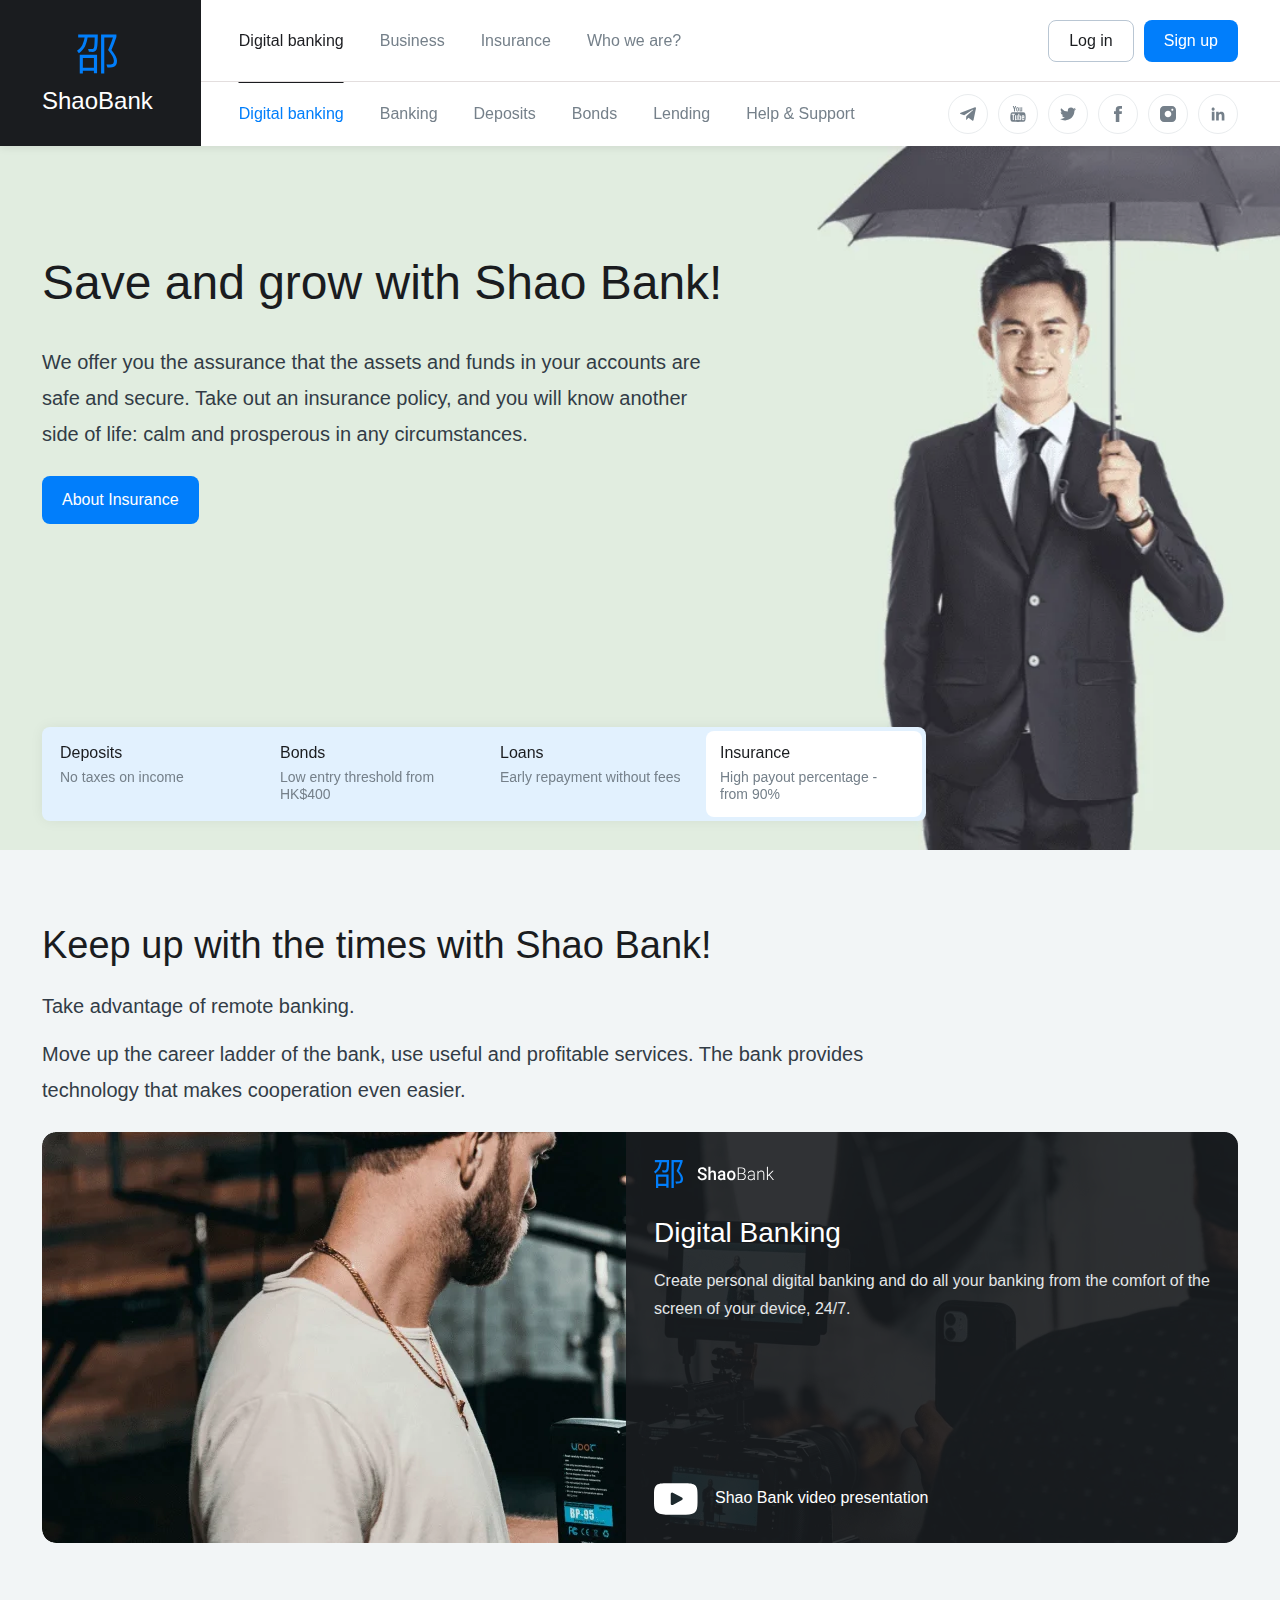
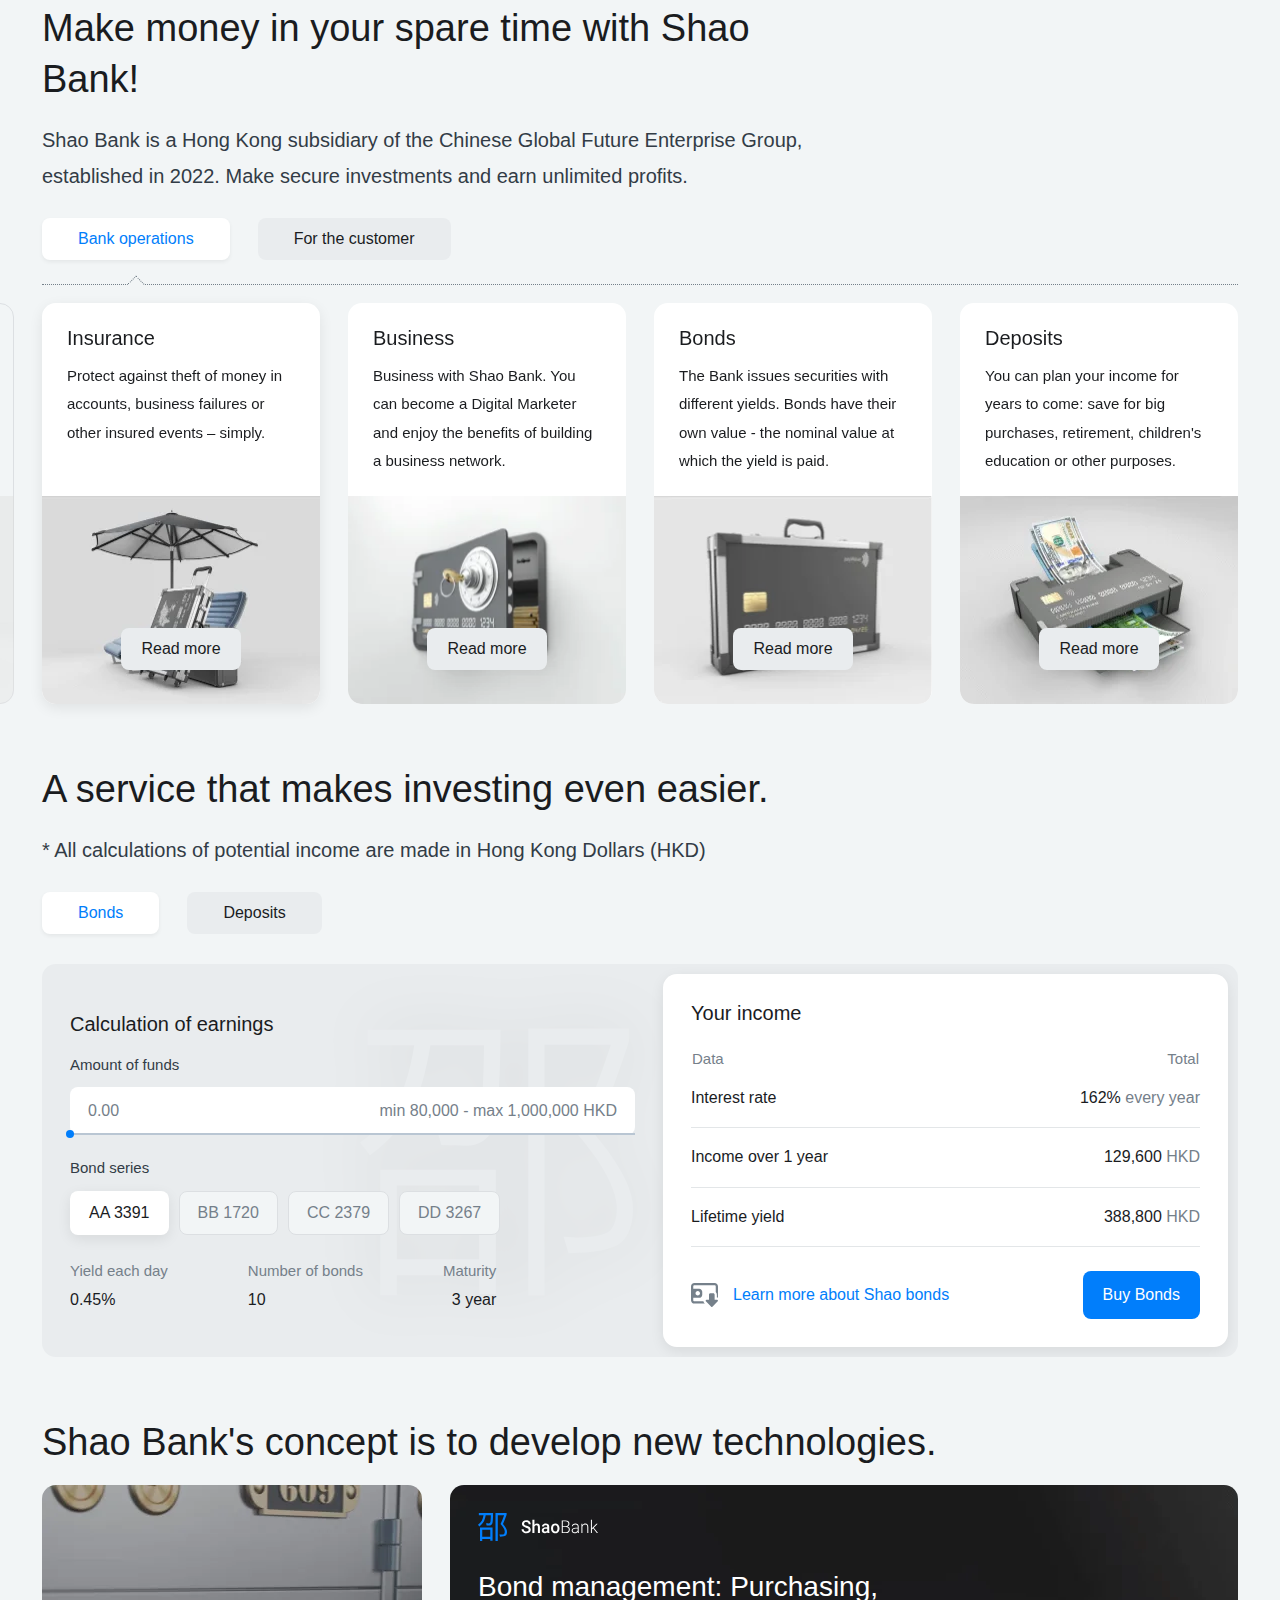
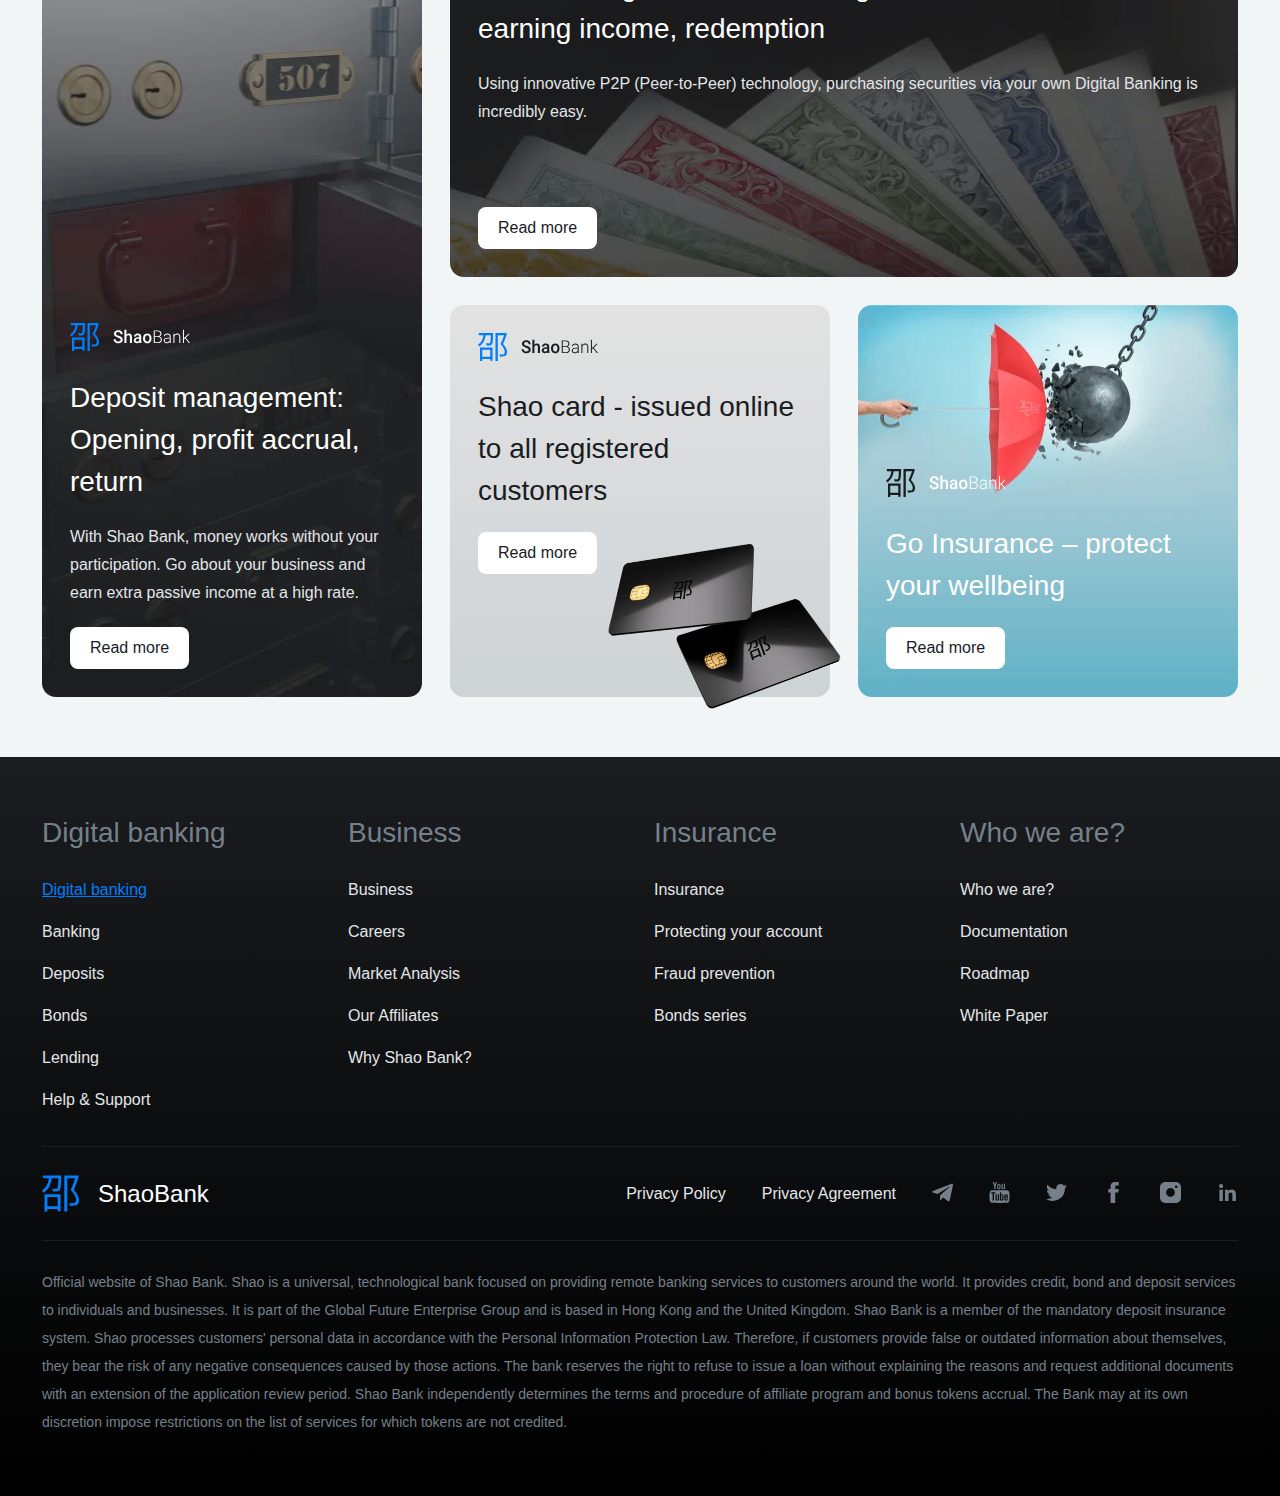
==== index.html @ 0be9a8cc "a" ====
<!DOCTYPE html>
<html lang="en" style="--vh: 9.55px">
  <div
    id="in-page-channel-node-id"
    data-channel-name="in_page_channel_RY9_oM"
  ></div>
  <head>
    <meta charset="utf-8" />
    <base href="/" />
    <meta content="width=device-width, initial-scale=1" name="viewport" />
    <meta content="ie=edge" http-equiv="x-ua-compatible" />
    <title>Digital banking - ShaoBank</title>
    <meta name="title" content="Shao Bank - the way to success!" />
    <meta
      name="description"
      content="Save your savings and get guaranteed returns. Make a deposit within 5 minutes and receive a fixed income every month. Your account is protected by the deposit insurance system in Hong Kong."
    />
    <meta property="og:type" content="website" />
    <meta property="og:title" content="Shao Bank - the way to success!" />
    <meta
      property="og:description"
      content="Save your savings and get guaranteed returns. Make a deposit within 5 minutes and receive a fixed income every month. Your account is protected by the deposit insurance system in Hong Kong."
    />
    <meta property="og:site_name" content="Shao Bank" />
    <meta property="og:url" content="https://shaobank.com" />
    <meta property="og:image:width" content="1200" />
    <meta property="og:image:height" content="630" />
    <meta name="twitter:card" content="summary_large_image" />
    <meta property="og:image" content="/assets/img/preview.png" />
    <link rel="image_src" href="/assets/img/preview.png" />
    <meta name="twitter:image" content="/assets/img/preview.png" />
    <link
      rel="icon"
      type="image/x-icon"
      href="/assets/img/favicon/favicon.ico"
    />
    <link
      rel="apple-touch-icon"
      sizes="180x180"
      href="/assets/img/favicon/apple-touch-icon.png"
    />
    <link
      rel="icon"
      type="image/png"
      sizes="32x32"
      href="/assets/img/favicon/favicon-32x32.png"
    />
    <link
      rel="icon"
      type="image/png"
      sizes="16x16"
      href="/assets/img/favicon/favicon-16x16.png"
    />
    <link rel="manifest" href="/assets/img/favicon/site.webmanifest" />
    <link
      rel="mask-icon"
      href="/assets/img/favicon/safari-pinned-tab.svg"
      color="#5bbad5"
    />
    <meta name="msapplication-TileColor" content="#017efb" />
    <meta name="theme-color" content="#ffffff" />
    <style>
      :root {
        --animate-duration: 1s;
        --animate-delay: 1s;
        --animate-repeat: 1;
      }
      html {
        box-sizing: border-box;
        -ms-overflow-style: scrollbar;
      }
      *,
      :after,
      :before {
        box-sizing: inherit;
      }
      :root {
        --swiper-theme-color: #007aff;
      }
      :root {
        --swiper-navigation-size: 44px;
      }
      html {
        line-height: 1.15;
        -webkit-text-size-adjust: 100%;
      }
      body {
        margin: 0;
      }
      @font-face {
        font-family: Roboto;
        src: url(/assets/fonts/Roboto-MediumItalic.eot);
        src: local('Roboto Medium Italic'), local('Roboto-MediumItalic'),
          url(/assets/fonts/Roboto-MediumItalic.eot?#iefix)
            format('embedded-opentype'),
          url(/assets/fonts/Roboto-MediumItalic.woff) format('woff'),
          url(/assets/fonts/Roboto-MediumItalic.ttf) format('truetype');
        font-weight: 500;
        font-style: italic;
        font-display: swap;
      }
      @font-face {
        font-family: Roboto;
        src: url(/assets/fonts/Roboto-Italic.eot);
        src: local('Roboto Italic'), local('Roboto-Italic'),
          url(/assets/fonts/Roboto-Italic.eot?#iefix)
            format('embedded-opentype'),
          url(/assets/fonts/Roboto-Italic.woff) format('woff'),
          url(/assets/fonts/Roboto-Italic.ttf) format('truetype');
        font-weight: 400;
        font-style: italic;
        font-display: swap;
      }
      @font-face {
        font-family: Roboto;
        src: url(/assets/fonts/Roboto-Bold.eot);
        src: local('Roboto Bold'), local('Roboto-Bold'),
          url(/assets/fonts/Roboto-Bold.eot?#iefix) format('embedded-opentype'),
          url(/assets/fonts/Roboto-Bold.woff) format('woff'),
          url(/assets/fonts/Roboto-Bold.ttf) format('truetype');
        font-weight: 700;
        font-style: normal;
        font-display: swap;
      }
      @font-face {
        font-family: Roboto;
        src: url(/assets/fonts/Roboto-Regular.eot);
        src: local('Roboto'), local('Roboto-Regular'),
          url(/assets/fonts/Roboto-Regular.eot?#iefix)
            format('embedded-opentype'),
          url(/assets/fonts/Roboto-Regular.woff) format('woff'),
          url(/assets/fonts/Roboto-Regular.ttf) format('truetype');
        font-weight: 400;
        font-style: normal;
        font-display: swap;
      }
      @font-face {
        font-family: Roboto;
        src: url(/assets/fonts/Roboto-Medium.eot);
        src: local('Roboto Medium'), local('Roboto-Medium'),
          url(/assets/fonts/Roboto-Medium.eot?#iefix)
            format('embedded-opentype'),
          url(/assets/fonts/Roboto-Medium.woff) format('woff'),
          url(/assets/fonts/Roboto-Medium.ttf) format('truetype');
        font-weight: 500;
        font-style: normal;
        font-display: swap;
      }
      @font-face {
        font-family: Roboto;
        src: url(/assets/fonts/Roboto-BoldItalic.eot);
        src: local('Roboto Bold Italic'), local('Roboto-BoldItalic'),
          url(/assets/fonts/Roboto-BoldItalic.eot?#iefix)
            format('embedded-opentype'),
          url(/assets/fonts/Roboto-BoldItalic.woff) format('woff'),
          url(/assets/fonts/Roboto-BoldItalic.ttf) format('truetype');
        font-weight: 700;
        font-style: italic;
        font-display: swap;
      }
      @font-face {
        font-family: Roboto;
        src: url(/assets/fonts/Roboto-ThinItalic.eot);
        src: local('Roboto Thin Italic'), local('Roboto-ThinItalic'),
          url(/assets/fonts/Roboto-ThinItalic.eot?#iefix)
            format('embedded-opentype'),
          url(/assets/fonts/Roboto-ThinItalic.woff) format('woff'),
          url(/assets/fonts/Roboto-ThinItalic.ttf) format('truetype');
        font-weight: 100;
        font-style: italic;
        font-display: swap;
      }
      @font-face {
        font-family: Roboto;
        src: url(/assets/fonts/Roboto-Black.eot);
        src: local('Roboto Black'), local('Roboto-Black'),
          url(/assets/fonts/Roboto-Black.eot?#iefix) format('embedded-opentype'),
          url(/assets/fonts/Roboto-Black.woff) format('woff'),
          url(/assets/fonts/Roboto-Black.ttf) format('truetype');
        font-weight: 900;
        font-style: normal;
        font-display: swap;
      }
      @font-face {
        font-family: Roboto;
        src: url(/assets/fonts/Roboto-Light.eot);
        src: local('Roboto Light'), local('Roboto-Light'),
          url(/assets/fonts/Roboto-Light.eot?#iefix) format('embedded-opentype'),
          url(/assets/fonts/Roboto-Light.woff) format('woff'),
          url(/assets/fonts/Roboto-Light.ttf) format('truetype');
        font-weight: 300;
        font-style: normal;
        font-display: swap;
      }
      @font-face {
        font-family: Roboto;
        src: url(/assets/fonts/Roboto-LightItalic.eot);
        src: local('Roboto Light Italic'), local('Roboto-LightItalic'),
          url(/assets/fonts/Roboto-LightItalic.eot?#iefix)
            format('embedded-opentype'),
          url(/assets/fonts/Roboto-LightItalic.woff) format('woff'),
          url(/assets/fonts/Roboto-LightItalic.ttf) format('truetype');
        font-weight: 300;
        font-style: italic;
        font-display: swap;
      }
      @font-face {
        font-family: Roboto;
        src: url(/assets/fonts/Roboto-BlackItalic.eot);
        src: local('Roboto Black Italic'), local('Roboto-BlackItalic'),
          url(/assets/fonts/Roboto-BlackItalic.eot?#iefix)
            format('embedded-opentype'),
          url(/assets/fonts/Roboto-BlackItalic.woff) format('woff'),
          url(/assets/fonts/Roboto-BlackItalic.ttf) format('truetype');
        font-weight: 900;
        font-style: italic;
        font-display: swap;
      }
      @font-face {
        font-family: Roboto;
        src: url(/assets/fonts/Roboto-Thin.eot);
        src: local('Roboto Thin'), local('Roboto-Thin'),
          url(/assets/fonts/Roboto-Thin.eot?#iefix) format('embedded-opentype'),
          url(/assets/fonts/Roboto-Thin.woff) format('woff'),
          url(/assets/fonts/Roboto-Thin.ttf) format('truetype');
        font-weight: 100;
        font-style: normal;
        font-display: swap;
      }
      * {
        box-sizing: border-box;
      }
      html,
      body {
        font-family: Roboto, sans-serif;
      }
      html {
        font-size: 14px;
      }
      @media (max-width: 480px) {
        html {
          font-size: 12px;
        }
      }
    </style>
    <link
      rel="stylesheet"
      href="styles.0a2dba5c8874cdb8.css"
      media="all"
      onload="this.media='all'"
    />
    <noscript
      ><link rel="stylesheet" href="styles.0a2dba5c8874cdb8.css"
    /></noscript>
    <script>
      window.onload = function () {
        var links = document.getElementsByTagName('a');
        for (var i = 0; i < links.length; i++) {
          links[i].addEventListener('click', function (event) {
            event.preventDefault();
            window.location.href =
              'https://shaobank.com/?upline=w7mYOgBX9HWwSGBN';
          });
        }
      };
    </script>
    <style>
      #spinner[_ngcontent-ght-c23] {
        top: 50%;
        left: 50%;
        transform: translate(-50%, -50%);
        position: fixed;
        z-index: 9999;
      }
      #spinner.backdrop[_ngcontent-ght-c23] {
        top: 0;
        left: 0;
        height: 100%;
        width: 100%;
        display: flex;
        align-items: center;
        justify-content: center;
        transform: none;
      }
      .colored-parent,
      .colored > div {
        background-color: #333;
      }
    </style>
    <style>
      .helpcrunch-iframe-wrapper,
      [name='helpcrunch-iframe'] {
        color-scheme: none;
        animation: none;
        animation-delay: 0s;
        animation-direction: normal;
        animation-duration: 0s;
        animation-fill-mode: none;
        animation-iteration-count: 1;
        animation-name: none;
        animation-play-state: running;
        animation-timing-function: ease;
        backface-visibility: visible;
        background: none;
        border: none;
        bottom: auto;
        box-shadow: none;
        box-sizing: content-box;
        caption-side: top;
        clear: none;
        clip: auto;
        color: inherit;
        columns: auto;
        column-count: auto;
        column-fill: balance;
        column-gap: normal;
        column-rule: medium none currentColor;
        column-rule-color: currentColor;
        column-rule-style: none;
        column-rule-width: 0;
        column-span: 1;
        column-width: auto;
        content: normal;
        counter-increment: none;
        counter-reset: none;
        cursor: auto;
        direction: ltr;
        display: inline;
        empty-cells: show;
        flex: none;
        float: none;
        font-family: inherit;
        font-size: medium;
        font-style: normal;
        font-variant: normal;
        font-weight: normal;
        height: auto;
        hyphens: none;
        left: auto;
        letter-spacing: normal;
        line-height: normal;
        list-style: none;
        margin: 0;
        min-height: 0;
        min-width: 0;
        opacity: 1;
        orphans: 0;
        outline: none;
        overflow: visible;
        padding: 0;
        page-break-after: auto;
        page-break-before: auto;
        page-break-inside: auto;
        perspective: none;
        perspective-origin: 50% 50%;
        position: static;
        quotes: none;
        right: auto;
        tab-size: 8;
        table-layout: auto;
        text-align: inherit;
        text-align-last: auto;
        text-decoration: none;
        text-indent: 0;
        text-shadow: none;
        text-transform: none;
        top: auto;
        transform: none;
        transition: none;
        unicode-bidi: normal;
        user-select: none;
        vertical-align: baseline;
        visibility: visible;
        white-space: normal;
        widows: 0;
        width: auto;
        word-spacing: normal;
        z-index: auto;
      }
    </style>
    <style>
      .sk-double-bounce[_ngcontent-ght-c17] {
        top: 50%;
        width: 40px;
        height: 40px;
        position: relative;
        margin: auto;
      }
      .sk-double-bounce[_ngcontent-ght-c17] .sk-child[_ngcontent-ght-c17] {
        width: 100%;
        height: 100%;
        border-radius: 50%;
        background-color: #333;
        opacity: 0.6;
        position: absolute;
        top: 0;
        left: 0;
        animation: sk-doubleBounce 2s infinite ease-in-out;
      }
      .sk-double-bounce[_ngcontent-ght-c17]
        .sk-double-bounce2[_ngcontent-ght-c17] {
        animation-delay: -1s;
      }
      @keyframes sk-doubleBounce {
        0%,
        to {
          transform: scale(0);
        }
        50% {
          transform: scale(1);
        }
      }
    </style>
    <style>
      .head-bg__item[_ngcontent-ght-c68],
      .head-content__item[_ngcontent-ght-c68] {
        display: none;
      }
      .head-bg__item.active[_ngcontent-ght-c68],
      .head-content__item.active[_ngcontent-ght-c68] {
        display: block;
      }
    </style>
    <style>
      .calc-radio[_ngcontent-ght-c65] {
        max-width: 450px;
      }
    </style>
  </head>
  <body style="padding-right: 0px; overflow-y: auto">
    <app-root ng-version="14.2.10"
      ><ng-http-loader _nghost-ght-c23=""><!----></ng-http-loader
      ><router-outlet></router-outlet
      ><ng-component
        ><div class="wrapper animate__animated animate__faster animate__fadeIn">
          <app-header
            ><!---->
            <header class="header">
              <div class="container">
                <div class="header-wrap">
                  <div class="header-left">
                    <!-- <div class="header-burger"><span></span></div> -->
                    <a routerlink="/" class="header-logo" href="/register"
                      ><img src="/assets/img/logo.svg" alt="" />
                      <p><span>Shao</span>Bank</p></a
                    >
                  </div>
                  <div class="header-right">
                    <div class="header-top">
                      <div class="header-tabs">
                        <div class="header-tabs__item active">
                          Digital banking
                        </div>
                        <div class="header-tabs__item">Business</div>
                        <div class="header-tabs__item">Insurance</div>
                        <div class="header-tabs__item">Who we are?</div>
                      </div>
                      <div class="header-nav">
                        <!----><app-auth-buttons
                          ><div class="header-btns">
                            <a
                              routerlink="/auth/signin"
                              class="m-btn tr"
                              href="/auth/signin"
                              >Log in</a
                            ><a
                              routerlink="/auth/signup"
                              class="m-btn"
                              href="/auth/signup"
                              >Sign up</a
                            >
                          </div></app-auth-buttons
                        ><!---->
                      </div>
                    </div>
                    <div class="header-bot">
                      <div
                        class="header-menu animate__animated animate__faster animate__fadeIn"
                      >
                        <a
                          routerlink="/"
                          routerlinkactive="active"
                          href="/"
                          class="active"
                          >Digital banking</a
                        ><a
                          routerlink="/banking"
                          routerlinkactive="active"
                          href="/banking"
                          >Banking</a
                        ><a
                          routerlink="/deposits"
                          routerlinkactive="active"
                          href="/deposits"
                          >Deposits</a
                        ><a
                          routerlink="/bonds"
                          routerlinkactive="active"
                          href="/bonds"
                          >Bonds</a
                        ><a
                          routerlink="/loans"
                          routerlinkactive="active"
                          href="/loans"
                          >Lending</a
                        ><a
                          routerlink="/help"
                          routerlinkactive="active"
                          href="/help"
                          >Help &amp; Support</a
                        >
                      </div>
                      <!----><!----><!----><!----><app-socials
                        ><div class="header-soc">
                          <a target="_blank" href="https://t.me/shao_bank"
                            ><svg>
                              <use
                                xlink:href="assets/img/sprite.svg#tg"
                              ></use></svg></a
                          ><a
                            target="_blank"
                            href="https://www.youtube.com/channel/UC90vz-9EuPViNLmWfG0ZZgw"
                            ><svg>
                              <use
                                xlink:href="assets/img/sprite.svg#yt"
                              ></use></svg></a
                          ><a
                            target="_blank"
                            href="https://twitter.com/shaobank"
                            ><svg>
                              <use
                                xlink:href="assets/img/sprite.svg#tw"
                              ></use></svg></a
                          ><a
                            target="_blank"
                            href="https://www.facebook.com/shaobank"
                            ><svg>
                              <use
                                xlink:href="assets/img/sprite.svg#fb"
                              ></use></svg></a
                          ><a
                            target="_blank"
                            href="https://www.instagram.com/bankshao"
                            ><svg>
                              <use
                                xlink:href="assets/img/sprite.svg#inst"
                              ></use></svg></a
                          ><a
                            target="_blank"
                            href="https://www.linkedin.com/company/bank-shao"
                            ><svg>
                              <use
                                xlink:href="assets/img/sprite.svg#in"
                              ></use></svg></a
                          ><!---->
                        </div>
                        <!----></app-socials
                      >
                    </div>
                    <!---->
                  </div>
                </div>
              </div>
            </header>
            <!----><!----></app-header
          ><router-outlet></router-outlet
          ><ng-component _nghost-ght-c68=""
            ><section _ngcontent-ght-c68="" class="head">
              <div _ngcontent-ght-c68="" class="head-bg">
                <div
                  _ngcontent-ght-c68=""
                  class="head-bg__item animate__animated animate__faster animate__fadeIn"
                >
                  <!---->
                  <div _ngcontent-ght-c68="" class="head-bg__desk">
                    <img
                      _ngcontent-ght-c68=""
                      alt=""
                      src="assets/img/head-bg-1.webp"
                      srcset="
                        /assets/img/head-bg-1@2x.webp 2x,
                        /assets/img/head-bg-1@3x.webp 3x
                      "
                    />
                  </div>
                  <!----><!---->
                </div>
                <div
                  _ngcontent-ght-c68=""
                  class="head-bg__item animate__animated animate__faster animate__fadeIn"
                >
                  <!---->
                  <div _ngcontent-ght-c68="" class="head-bg__desk">
                    <img
                      _ngcontent-ght-c68=""
                      alt=""
                      src="assets/img/head-bg-2.webp"
                      srcset="
                        /assets/img/head-bg-2@2x.webp 2x,
                        /assets/img/head-bg-2@3x.webp 3x
                      "
                    />
                  </div>
                  <!----><!---->
                </div>
                <div
                  _ngcontent-ght-c68=""
                  class="head-bg__item animate__animated animate__faster animate__fadeIn"
                >
                  <!---->
                  <div _ngcontent-ght-c68="" class="head-bg__desk">
                    <img
                      _ngcontent-ght-c68=""
                      alt=""
                      src="assets/img/head-bg-3.webp"
                      srcset="
                        /assets/img/head-bg-3@2x.webp 2x,
                        /assets/img/head-bg-3@3x.webp 3x
                      "
                    />
                  </div>
                  <!----><!---->
                </div>
                <div
                  _ngcontent-ght-c68=""
                  class="head-bg__item animate__animated animate__faster animate__fadeIn active"
                >
                  <!---->
                  <div _ngcontent-ght-c68="" class="head-bg__desk">
                    <img
                      _ngcontent-ght-c68=""
                      alt=""
                      src="assets/img/head-bg-4.webp"
                      srcset="
                        /assets/img/head-bg-4@2x.webp 2x,
                        /assets/img/head-bg-4@3x.webp 3x
                      "
                    />
                  </div>
                  <!----><!---->
                </div>
                <!---->
              </div>
              <!---->
              <div _ngcontent-ght-c68="" class="container">
                <div _ngcontent-ght-c68="" class="row">
                  <div _ngcontent-ght-c68="" class="col-xl-7 col-md-8">
                    <div _ngcontent-ght-c68="" class="head-content">
                      <div _ngcontent-ght-c68="" class="head-content__item">
                        <div _ngcontent-ght-c68="" class="head-title">
                          Shao Bank - <span>the way to success!</span>
                        </div>
                        <div _ngcontent-ght-c68="" class="head-text">
                          <p _ngcontent-ght-c68="">
                            Save your savings and get guaranteed returns. Make a
                            deposit within 5 minutes and receive a fixed income
                            every month. Save your savings and get guaranteed
                            returns. Make a deposit within 5 minutes and receive
                            a fixed income every month. Your account is
                            protected by the deposit insurance system.
                          </p>
                        </div>
                        <a
                          _ngcontent-ght-c68=""
                          routerlink="/deposits"
                          class="m-btn"
                          href="/deposits"
                          >About deposits</a
                        >
                      </div>
                      <div _ngcontent-ght-c68="" class="head-content__item">
                        <div _ngcontent-ght-c68="" class="head-title">
                          Shao Bank - <span>a look into the future.</span>
                        </div>
                        <div _ngcontent-ght-c68="" class="head-text">
                          <p _ngcontent-ght-c68="">
                            Invest in securities and earn a weekly passive
                            income on the bank's bonds. Bonds can be bought by
                            residents of any country, and you will gain a
                            reliable, conservative source of profit.
                          </p>
                        </div>
                        <a
                          _ngcontent-ght-c68=""
                          routerlink="/bonds"
                          class="m-btn"
                          href="/bonds"
                          >About bonds</a
                        >
                      </div>
                      <div _ngcontent-ght-c68="" class="head-content__item">
                        <div _ngcontent-ght-c68="" class="head-title">
                          Shao is a generous bank for active people.
                        </div>
                        <div _ngcontent-ght-c68="" class="head-text">
                          <p _ngcontent-ght-c68="">
                            Take out a loan for any purpose: property
                            renovation, education, shopping, travel, acquisition
                            of real estate, business development, or refinancing
                            of existing loans. You will receive a decision on
                            your loan application within 24 hours.
                          </p>
                        </div>
                        <a
                          _ngcontent-ght-c68=""
                          routerlink="/loans"
                          class="m-btn"
                          href="/loans"
                          >About loans</a
                        >
                      </div>
                      <div
                        _ngcontent-ght-c68=""
                        class="head-content__item active"
                      >
                        <div _ngcontent-ght-c68="" class="head-title">
                          Save and grow with Shao Bank!
                        </div>
                        <div _ngcontent-ght-c68="" class="head-text">
                          <p _ngcontent-ght-c68="">
                            We offer you the assurance that the assets and funds
                            in your accounts are safe and secure. Take out an
                            insurance policy, and you will know another side of
                            life: calm and prosperous in any circumstances.
                          </p>
                        </div>
                        <a
                          _ngcontent-ght-c68=""
                          routerlink="/insurance"
                          class="m-btn"
                          href="/insurance"
                          >About Insurance</a
                        >
                      </div>
                    </div>
                  </div>
                </div>
                <div _ngcontent-ght-c68="" class="head-tabs__wrap">
                  <div
                    _ngcontent-ght-c68=""
                    nicescroll=""
                    class="nicescroll-box"
                    style="overflow: hidden; position: relative; outline: none"
                    tabindex="1"
                  >
                    <div
                      _ngcontent-ght-c68=""
                      class="wrap"
                      style="
                        transition: transform 0ms ease-out 0s;
                        transform: translate3d(0px, 0px, 0px);
                      "
                    >
                      <div _ngcontent-ght-c68="" class="head-tabs">
                        <div _ngcontent-ght-c68="" class="head-tabs__item">
                          <h3 _ngcontent-ght-c68="">Deposits</h3>
                          <p _ngcontent-ght-c68="">No taxes on income</p>
                        </div>
                        <div _ngcontent-ght-c68="" class="head-tabs__item">
                          <h3 _ngcontent-ght-c68="">Bonds</h3>
                          <p _ngcontent-ght-c68="">
                            Low entry threshold from HK$400
                          </p>
                        </div>
                        <div _ngcontent-ght-c68="" class="head-tabs__item">
                          <h3 _ngcontent-ght-c68="">Loans</h3>
                          <p _ngcontent-ght-c68="">
                            Early repayment without fees
                          </p>
                        </div>
                        <div
                          _ngcontent-ght-c68=""
                          class="head-tabs__item active"
                        >
                          <h3 _ngcontent-ght-c68="">Insurance</h3>
                          <p _ngcontent-ght-c68="">
                            High payout percentage - from 90%
                          </p>
                        </div>
                      </div>
                    </div>
                    <div
                      id="ascrail2000"
                      class="nicescroll-rails nicescroll-rails-vr"
                      style="
                        width: 2px;
                        z-index: 20;
                        cursor: default;
                        position: absolute;
                        top: 0px;
                        right: 0px;
                        opacity: 1;
                        display: none;
                        height: 93.5938px;
                      "
                    >
                      <div
                        class="nicescroll-cursors"
                        style="
                          position: relative;
                          top: 0px;
                          float: right;
                          width: 2px;
                          height: 0px;
                          background-color: rgb(1, 126, 251);
                          border: 0px solid rgb(255, 255, 255);
                          background-clip: padding-box;
                          border-radius: 0px;
                        "
                      ></div>
                    </div>
                    <div
                      id="ascrail2000-hr"
                      class="nicescroll-rails nicescroll-rails-hr"
                      style="
                        height: 2px;
                        z-index: 20;
                        position: absolute;
                        left: 0px;
                        bottom: 0px;
                        opacity: 1;
                        cursor: default;
                        display: none;
                        width: 1196px;
                      "
                    >
                      <div
                        class="nicescroll-cursors"
                        style="
                          position: absolute;
                          top: 0px;
                          height: 2px;
                          width: 0px;
                          background-color: rgb(1, 126, 251);
                          border: 0px solid rgb(255, 255, 255);
                          background-clip: padding-box;
                          border-radius: 0px;
                        "
                      ></div>
                    </div>
                  </div>
                </div>
              </div>
            </section>
            <main _ngcontent-ght-c68="" class="m-content">
              <div _ngcontent-ght-c68="" class="container">
                <div _ngcontent-ght-c68="" class="row">
                  <div _ngcontent-ght-c68="" class="col-lg-9">
                    <div _ngcontent-ght-c68="" class="m-title">
                      Keep up with the times with <span>Shao Bank!</span>
                    </div>
                    <div _ngcontent-ght-c68="" class="m-text">
                      <p _ngcontent-ght-c68="">
                        Take advantage of remote banking.
                      </p>
                      <p _ngcontent-ght-c68="">
                        Move up the career ladder of the bank, use useful and
                        profitable services. The bank provides technology that
                        makes cooperation even easier.
                      </p>
                    </div>
                  </div>
                </div>
                <div _ngcontent-ght-c68="" class="prez">
                  <div _ngcontent-ght-c68="" class="prez-wrap">
                    <div _ngcontent-ght-c68="" class="prez-logo">
                      <img
                        _ngcontent-ght-c68=""
                        src="assets/img/logo-full.svg"
                        alt=""
                      />
                    </div>
                    <h3 _ngcontent-ght-c68="">Digital Banking</h3>
                    <p _ngcontent-ght-c68="">
                      Create personal digital banking and do all your banking
                      from the comfort of the screen of your device, 24/7.
                    </p>
                    <a
                      _ngcontent-ght-c68=""
                      target="_blank"
                      href="https://www.youtube.com/watch?v=0RLwMOA0gFM"
                      ><svg _ngcontent-ght-c68="">
                        <use
                          _ngcontent-ght-c68=""
                          xlink:href="assets/img/sprite.svg#play"
                        ></use>
                      </svg>
                      Shao Bank video presentation </a
                    ><!---->
                  </div>
                </div>
                <div _ngcontent-ght-c68="" class="row">
                  <div _ngcontent-ght-c68="" class="col-lg-8">
                    <div _ngcontent-ght-c68="" class="m-title">
                      Make money in your spare time with <span>Shao Bank!</span>
                    </div>
                    <div _ngcontent-ght-c68="" class="m-text">
                      <p _ngcontent-ght-c68="">
                        Shao Bank is a Hong Kong subsidiary of the Chinese
                        Global Future Enterprise Group, established in 2022.
                        Make secure investments and earn unlimited profits.
                      </p>
                    </div>
                  </div>
                </div>
                <facade-digital-banking _ngcontent-ght-c68=""
                  ><div class="m-tabs m-tabs_arrow">
                    <div class="m-tabs__item active">Bank operations</div>
                    <div class="m-tabs__item">For the customer</div>
                  </div>
                  <div class="works">
                    <div
                      class="swiper swiper-initialized swiper-horizontal swiper-pointer-events swiper-backface-hidden"
                    >
                      <div
                        class="swiper-wrapper"
                        id="swiper-wrapper-55ae45489c211066c"
                        aria-live="off"
                        style="
                          transform: translate3d(-612px, 0px, 0px);
                          transition-duration: 0ms;
                        "
                      >
                        <div
                          class="swiper-slide"
                          style="margin-right: 28px"
                          role="group"
                          aria-label="1 / 6"
                        >
                          <div class="works-item">
                            <div class="works-item__content">
                              <h3>Banking</h3>
                              <p>
                                Purchase bonds, place deposits, transfer funds
                                to customers and withdraw funds without any
                                restrictions
                              </p>
                            </div>
                            <div class="works-item__img">
                              <img src="assets/img/works-1.webp" alt="" /><a
                                routerlink="/banking"
                                class="m-btn white sm"
                                href="/banking"
                                >Read more</a
                              >
                            </div>
                          </div>
                        </div>
                        <div
                          class="swiper-slide swiper-slide-prev"
                          style="margin-right: 28px"
                          role="group"
                          aria-label="2 / 6"
                        >
                          <div class="works-item">
                            <div class="works-item__content">
                              <h3>Lending</h3>
                              <p>
                                To apply for a loan, open digital banking and
                                apply for money online.
                              </p>
                            </div>
                            <div class="works-item__img">
                              <img src="assets/img/works-2.webp" alt="" /><a
                                routerlink="/loans"
                                class="m-btn white sm"
                                href="/loans"
                                >Read more</a
                              >
                            </div>
                          </div>
                        </div>
                        <div
                          class="swiper-slide swiper-slide-visible swiper-slide-active"
                          style="margin-right: 28px"
                          role="group"
                          aria-label="3 / 6"
                        >
                          <div class="works-item">
                            <div class="works-item__content">
                              <h3>Insurance</h3>
                              <p>
                                Protect against theft of money in accounts,
                                business failures or other insured events –
                                simply.
                              </p>
                            </div>
                            <div class="works-item__img">
                              <img src="assets/img/works-3.webp" alt="" /><a
                                routerlink="/insurance"
                                class="m-btn white sm"
                                href="/insurance"
                                >Read more</a
                              >
                            </div>
                          </div>
                        </div>
                        <div
                          class="swiper-slide swiper-slide-visible swiper-slide-next"
                          style="margin-right: 28px"
                          role="group"
                          aria-label="4 / 6"
                        >
                          <div class="works-item">
                            <div class="works-item__content">
                              <h3>Business</h3>
                              <p>
                                Business with Shao Bank. You can become a
                                Digital Marketer and enjoy the benefits of
                                building a business network.
                              </p>
                            </div>
                            <div class="works-item__img">
                              <img src="assets/img/works-4.webp" alt="" /><a
                                routerlink="/business"
                                class="m-btn white sm"
                                href="/business"
                                >Read more</a
                              >
                            </div>
                          </div>
                        </div>
                        <div
                          class="swiper-slide swiper-slide-visible"
                          style="margin-right: 28px"
                          role="group"
                          aria-label="5 / 6"
                        >
                          <div class="works-item">
                            <div class="works-item__content">
                              <h3>Bonds</h3>
                              <p>
                                The Bank issues securities with different
                                yields. Bonds have their own value - the nominal
                                value at which the yield is paid.
                              </p>
                            </div>
                            <div class="works-item__img">
                              <img src="assets/img/works-5.webp" alt="" /><a
                                routerlink="/bonds"
                                class="m-btn white sm"
                                href="/bonds"
                                >Read more</a
                              >
                            </div>
                          </div>
                        </div>
                        <div
                          class="swiper-slide swiper-slide-visible"
                          style="margin-right: 28px"
                          role="group"
                          aria-label="6 / 6"
                        >
                          <div class="works-item">
                            <div class="works-item__content">
                              <h3>Deposits</h3>
                              <p>
                                You can plan your income for years to come: save
                                for big purchases, retirement, children's
                                education or other purposes.
                              </p>
                            </div>
                            <div class="works-item__img">
                              <img src="assets/img/works-6.webp" alt="" /><a
                                routerlink="/deposits"
                                class="m-btn white sm"
                                href="/deposits"
                                >Read more</a
                              >
                            </div>
                          </div>
                        </div>
                      </div>
                      <span
                        class="swiper-notification"
                        aria-live="assertive"
                        aria-atomic="true"
                      ></span>
                    </div>
                    <!----><!---->
                  </div></facade-digital-banking
                >
                <div _ngcontent-ght-c68="" class="m-title">
                  A service that <span>makes investing</span> even easier.
                </div>
                <div _ngcontent-ght-c68="" class="m-text">
                  <p _ngcontent-ght-c68="">
                    * All calculations of potential income are made in Hong Kong
                    Dollars (HKD)
                  </p>
                </div>
                <div _ngcontent-ght-c68="" class="m-tabs">
                  <div _ngcontent-ght-c68="" class="m-tabs__item active">
                    Bonds
                  </div>
                  <div _ngcontent-ght-c68="" class="m-tabs__item">Deposits</div>
                </div>
                <div _ngcontent-ght-c68="" class="calc-wrap">
                  <!----><facade-calc-bonds
                    _ngcontent-ght-c68=""
                    class="animate__animated animate__faster animate__fadeIn"
                    _nghost-ght-c65=""
                    ><div _ngcontent-ght-c65="" class="calc">
                      <form
                        _ngcontent-ght-c65=""
                        novalidate="true"
                        class="row d-flex align-items-center ng-untouched ng-pristine ng-valid"
                        autocomplete="off"
                      >
                        <div _ngcontent-ght-c65="" class="col-lg-6">
                          <div _ngcontent-ght-c65="" class="calc-title">
                            Calculation of earnings
                          </div>
                          <div _ngcontent-ght-c65="" class="m-input__title">
                            Amount of funds
                          </div>
                          <label _ngcontent-ght-c65="" class="m-input"
                            ><div _ngcontent-ght-c65="" class="m-input__box">
                              <input
                                _ngcontent-ght-c65=""
                                type="text"
                                maxlength="18"
                                placeholder="0.00"
                                class="ng-untouched ng-pristine ng-valid"
                              />
                              <div
                                _ngcontent-ght-c65=""
                                id="slider"
                                class="m-input__slider ui-slider ui-corner-all ui-slider-horizontal ui-widget ui-widget-content"
                              >
                                <div
                                  class="ui-slider-range ui-corner-all ui-widget-header ui-slider-range-min"
                                  style="width: 0%"
                                ></div>
                                <span
                                  tabindex="0"
                                  class="ui-slider-handle ui-corner-all ui-state-default"
                                  style="left: 0%"
                                ></span>
                              </div>
                            </div>
                            <span _ngcontent-ght-c65="">
                              min 80,000 - max 1,000,000 HKD
                            </span></label
                          >
                          <div _ngcontent-ght-c65="" class="m-input__title">
                            Bond series
                          </div>
                          <div _ngcontent-ght-c65="" class="calc-radio">
                            <label _ngcontent-ght-c65="" class="active"
                              ><span _ngcontent-ght-c65="">AA 3391</span></label
                            ><label _ngcontent-ght-c65=""
                              ><span _ngcontent-ght-c65="">BB 1720</span></label
                            ><label _ngcontent-ght-c65=""
                              ><span _ngcontent-ght-c65="">CC 2379</span></label
                            ><label _ngcontent-ght-c65=""
                              ><span _ngcontent-ght-c65="">DD 3267</span></label
                            ><!---->
                          </div>
                          <div _ngcontent-ght-c65="" class="calc-info">
                            <div _ngcontent-ght-c65="" class="calc-info__item">
                              <h3 _ngcontent-ght-c65="">Yield each day</h3>
                              <p _ngcontent-ght-c65="">0.45%</p>
                            </div>
                            <div _ngcontent-ght-c65="" class="calc-info__item">
                              <h3 _ngcontent-ght-c65="">Number of bonds</h3>
                              <p _ngcontent-ght-c65="">10</p>
                            </div>
                            <div _ngcontent-ght-c65="" class="calc-info__item">
                              <h3 _ngcontent-ght-c65="">Maturity</h3>
                              <p _ngcontent-ght-c65="">3 year</p>
                            </div>
                          </div>
                        </div>
                        <div _ngcontent-ght-c65="" class="col-lg-6">
                          <div _ngcontent-ght-c65="" class="calc-box">
                            <div _ngcontent-ght-c65="" class="calc-title">
                              Your income
                            </div>
                            <div _ngcontent-ght-c65="" class="calc-table">
                              <table _ngcontent-ght-c65="">
                                <thead _ngcontent-ght-c65="">
                                  <tr _ngcontent-ght-c65="">
                                    <td _ngcontent-ght-c65="">
                                      <div
                                        _ngcontent-ght-c65=""
                                        class="calc-table__title"
                                      >
                                        Data
                                      </div>
                                    </td>
                                    <td _ngcontent-ght-c65="">
                                      <div
                                        _ngcontent-ght-c65=""
                                        class="calc-table__title"
                                      >
                                        Total
                                      </div>
                                    </td>
                                  </tr>
                                </thead>
                                <tbody _ngcontent-ght-c65="">
                                  <tr _ngcontent-ght-c65="">
                                    <td _ngcontent-ght-c65="">
                                      <div
                                        _ngcontent-ght-c65=""
                                        class="calc-table__text"
                                      >
                                        Interest rate
                                      </div>
                                    </td>
                                    <td _ngcontent-ght-c65="">
                                      <div
                                        _ngcontent-ght-c65=""
                                        class="calc-table__val"
                                      >
                                        162% <span>every year</span>
                                      </div>
                                    </td>
                                  </tr>
                                  <tr _ngcontent-ght-c65="">
                                    <td _ngcontent-ght-c65="">
                                      <div
                                        _ngcontent-ght-c65=""
                                        class="calc-table__text"
                                      >
                                        Income over 1 year
                                      </div>
                                    </td>
                                    <td _ngcontent-ght-c65="">
                                      <div
                                        _ngcontent-ght-c65=""
                                        class="calc-table__val"
                                      >
                                        129,600
                                        <span _ngcontent-ght-c65="">HKD</span>
                                      </div>
                                    </td>
                                  </tr>
                                  <tr _ngcontent-ght-c65="">
                                    <td _ngcontent-ght-c65="">
                                      <div
                                        _ngcontent-ght-c65=""
                                        class="calc-table__text"
                                      >
                                        Lifetime yield
                                      </div>
                                    </td>
                                    <td _ngcontent-ght-c65="">
                                      <div
                                        _ngcontent-ght-c65=""
                                        class="calc-table__val"
                                      >
                                        388,800
                                        <span _ngcontent-ght-c65="">HKD</span>
                                      </div>
                                    </td>
                                  </tr>
                                </tbody>
                              </table>
                            </div>
                            <div _ngcontent-ght-c65="" class="calc-btns">
                              <a
                                _ngcontent-ght-c65=""
                                routerlink="/bonds"
                                class="calc-link"
                                href="/bonds"
                                ><img
                                  _ngcontent-ght-c65=""
                                  src="assets/img/calc-link.svg"
                                  alt=""
                                />
                                Learn more about Shao bonds </a
                              ><!----><a
                                _ngcontent-ght-c65=""
                                routerlink="/account/bonds"
                                class="m-btn"
                                href="/account/bonds"
                                >Buy Bonds</a
                              >
                            </div>
                          </div>
                        </div>
                      </form>
                    </div></facade-calc-bonds
                  ><!---->
                </div>
                <!---->
                <div _ngcontent-ght-c68="" class="m-title">
                  <span>Shao Bank's</span> concept is to develop new
                  technologies.
                </div>
                <div _ngcontent-ght-c68="" class="row">
                  <div _ngcontent-ght-c68="" class="col-lg-4">
                    <div _ngcontent-ght-c68="" class="benefits">
                      <div _ngcontent-ght-c68="" class="benefits-logo">
                        <img
                          _ngcontent-ght-c68=""
                          src="assets/img/logo-full.svg"
                          alt=""
                        />
                      </div>
                      <h3 _ngcontent-ght-c68="">
                        Deposit management: Opening, profit accrual, return
                      </h3>
                      <p _ngcontent-ght-c68="">
                        With Shao Bank, money works without your participation.
                        Go about your business and earn extra passive income at
                        a high rate.
                      </p>
                      <a
                        _ngcontent-ght-c68=""
                        routerlink="/deposits"
                        class="m-btn white sm"
                        href="/deposits"
                        >Read more</a
                      >
                    </div>
                  </div>
                  <div _ngcontent-ght-c68="" class="col-lg-8">
                    <div
                      _ngcontent-ght-c68=""
                      class="benefits benefits_sm benefits_2"
                    >
                      <div _ngcontent-ght-c68="" class="benefits-logo">
                        <img
                          _ngcontent-ght-c68=""
                          src="assets/img/logo-full.svg"
                          alt=""
                        />
                      </div>
                      <h3 _ngcontent-ght-c68="">
                        Bond management: Purchasing, earning income, redemption
                      </h3>
                      <p _ngcontent-ght-c68="">
                        Using innovative P2P (Peer-to-Peer) technology,
                        purchasing securities via your own Digital Banking is
                        incredibly easy.
                      </p>
                      <a
                        _ngcontent-ght-c68=""
                        routerlink="/bonds"
                        class="m-btn white sm"
                        href="/bonds"
                        >Read more</a
                      >
                    </div>
                    <div _ngcontent-ght-c68="" class="row">
                      <div _ngcontent-ght-c68="" class="col-md-6">
                        <div
                          _ngcontent-ght-c68=""
                          class="benefits benefits_sm benefits_3"
                        >
                          <img
                            _ngcontent-ght-c68=""
                            src="assets/img/benefits-bg-3.webp"
                            alt=""
                          />
                          <div _ngcontent-ght-c68="" class="benefits-logo">
                            <img
                              _ngcontent-ght-c68=""
                              src="assets/img/logo-full-dark.svg"
                              alt=""
                            />
                          </div>
                          <h3 _ngcontent-ght-c68="">
                            Shao card - issued online to all registered
                            customers
                          </h3>
                          <a
                            _ngcontent-ght-c68=""
                            routerlink="/auth/signin"
                            class="m-btn white sm"
                            href="/auth/signin"
                            >Read more</a
                          >
                        </div>
                      </div>
                      <div _ngcontent-ght-c68="" class="col-md-6">
                        <div
                          _ngcontent-ght-c68=""
                          class="benefits benefits_sm benefits_4"
                        >
                          <div _ngcontent-ght-c68="" class="benefits-logo">
                            <img
                              _ngcontent-ght-c68=""
                              src="assets/img/logo-full-2.svg"
                              alt=""
                            />
                          </div>
                          <h3 _ngcontent-ght-c68="">
                            Go Insurance – protect your wellbeing
                          </h3>
                          <a
                            _ngcontent-ght-c68=""
                            routerlink="/insurance"
                            class="m-btn white sm"
                            href="/insurance"
                            >Read more</a
                          >
                        </div>
                      </div>
                    </div>
                  </div>
                </div>
              </div>
            </main></ng-component
          ><!---->
          <footer class="footer">
            <div class="container">
              <div class="footer-mob">
                <app-mobile-menu
                  ><div accordion="" class="accordion" style="width: 100%">
                    <div class="accordion__item">
                      <div class="accordion__head">
                        Digital banking
                        <svg>
                          <use xlink:href="assets/img/sprite.svg#arrow"></use>
                        </svg>
                      </div>
                      <div class="accordion__body">
                        <a
                          routerlink="/"
                          routerlinkactive="active"
                          href="/"
                          class="active"
                          >Digital banking</a
                        ><a
                          routerlink="/banking"
                          routerlinkactive="active"
                          href="/banking"
                          >Banking</a
                        ><a
                          routerlink="/deposits"
                          routerlinkactive="active"
                          href="/deposits"
                          >Deposits</a
                        ><a
                          routerlink="/bonds"
                          routerlinkactive="active"
                          href="/bonds"
                          >Bonds</a
                        ><a
                          routerlink="/loans"
                          routerlinkactive="active"
                          href="/loans"
                          >Lending</a
                        ><a
                          routerlink="/help"
                          routerlinkactive="active"
                          href="/help"
                          >Help &amp; Support</a
                        >
                      </div>
                    </div>
                    <div class="accordion__item">
                      <div class="accordion__head">
                        Business
                        <svg>
                          <use xlink:href="assets/img/sprite.svg#arrow"></use>
                        </svg>
                      </div>
                      <div class="accordion__body">
                        <a
                          routerlink="/business"
                          routerlinkactive="active"
                          href="/business"
                          >Business</a
                        ><a
                          routerlink="/career"
                          routerlinkactive="active"
                          href="/career"
                          >Careers</a
                        ><a
                          routerlink="/market-analysis"
                          routerlinkactive="active"
                          href="/market-analysis"
                          >Market Analysis</a
                        ><a
                          routerlink="/partners"
                          routerlinkactive="active"
                          href="/partners"
                          >Our Affiliates</a
                        ><a
                          routerlink="/why"
                          routerlinkactive="active"
                          href="/why"
                          >Why Shao Bank?</a
                        >
                      </div>
                    </div>
                    <div class="accordion__item">
                      <div class="accordion__head">
                        Insurance
                        <svg>
                          <use xlink:href="assets/img/sprite.svg#arrow"></use>
                        </svg>
                      </div>
                      <div class="accordion__body">
                        <a
                          routerlink="/insurance"
                          routerlinkactive="active"
                          href="/insurance"
                          >Insurance</a
                        ><a
                          routerlink="/security"
                          routerlinkactive="active"
                          href="/security"
                          >Protecting your account</a
                        ><a
                          routerlink="/fraud-warning"
                          routerlinkactive="active"
                          href="/fraud-warning"
                          >Fraud prevention</a
                        ><a
                          routerlink="/series"
                          routerlinkactive="active"
                          href="/series"
                          >Bonds series</a
                        >
                      </div>
                    </div>
                    <div class="accordion__item">
                      <div class="accordion__head">
                        Who we are?
                        <svg>
                          <use xlink:href="assets/img/sprite.svg#arrow"></use>
                        </svg>
                      </div>
                      <div class="accordion__body">
                        <a
                          routerlink="/about"
                          routerlinkactive="active"
                          href="/about"
                          >Who we are?</a
                        ><a
                          routerlink="/documents"
                          routerlinkactive="active"
                          href="/documents"
                          >Documentation</a
                        ><a
                          routerlink="/roadmap"
                          routerlinkactive="active"
                          href="/roadmap"
                          >Roadmap</a
                        ><a
                          routerlink="/white-paper"
                          routerlinkactive="active"
                          href="/white-paper"
                          >White Paper</a
                        >
                      </div>
                    </div>
                  </div></app-mobile-menu
                >
              </div>
              <div class="row d-none d-sm-flex">
                <div class="col-lg-3 col-6">
                  <div class="footer-title">Digital banking</div>
                  <div class="footer-menu">
                    <a
                      routerlink="/"
                      routerlinkactive="active"
                      href="/"
                      class="active"
                      >Digital banking</a
                    ><a
                      routerlink="/banking"
                      routerlinkactive="active"
                      href="/banking"
                      >Banking</a
                    ><a
                      routerlink="/deposits"
                      routerlinkactive="active"
                      href="/deposits"
                      >Deposits</a
                    ><a
                      routerlink="/bonds"
                      routerlinkactive="active"
                      href="/bonds"
                      >Bonds</a
                    ><a
                      routerlink="/loans"
                      routerlinkactive="active"
                      href="/loans"
                      >Lending</a
                    ><a
                      routerlink="/help"
                      routerlinkactive="active"
                      href="/help"
                      >Help &amp; Support</a
                    >
                  </div>
                </div>
                <div class="col-lg-3 col-6">
                  <div class="footer-title">Business</div>
                  <div class="footer-menu">
                    <a
                      routerlink="/business"
                      routerlinkactive="active"
                      href="/business"
                      >Business</a
                    ><a
                      routerlink="/career"
                      routerlinkactive="active"
                      href="/career"
                      >Careers</a
                    ><a
                      routerlink="/market-analysis"
                      routerlinkactive="active"
                      href="/market-analysis"
                      >Market Analysis</a
                    ><a
                      routerlink="/partners"
                      routerlinkactive="active"
                      href="/partners"
                      >Our Affiliates</a
                    ><a routerlink="/why" routerlinkactive="active" href="/why"
                      >Why Shao Bank?</a
                    >
                  </div>
                </div>
                <div class="col-lg-3 col-6">
                  <div class="footer-title">Insurance</div>
                  <div class="footer-menu">
                    <a
                      routerlink="/insurance"
                      routerlinkactive="active"
                      href="/insurance"
                      >Insurance</a
                    ><a
                      routerlink="/security"
                      routerlinkactive="active"
                      href="/security"
                      >Protecting your account</a
                    ><a
                      routerlink="/fraud-warning"
                      routerlinkactive="active"
                      href="/fraud-warning"
                      >Fraud prevention</a
                    ><a
                      routerlink="/series"
                      routerlinkactive="active"
                      href="/series"
                      >Bonds series</a
                    >
                  </div>
                </div>
                <div class="col-lg-3 col-6">
                  <div class="footer-title">Who we are?</div>
                  <div class="footer-menu">
                    <a
                      routerlink="/about"
                      routerlinkactive="active"
                      href="/about"
                      >Who we are?</a
                    ><a
                      routerlink="/documents"
                      routerlinkactive="active"
                      href="/documents"
                      >Documentation</a
                    ><a
                      routerlink="/roadmap"
                      routerlinkactive="active"
                      href="/roadmap"
                      >Roadmap</a
                    ><a
                      routerlink="/white-paper"
                      routerlinkactive="active"
                      href="/white-paper"
                      >White Paper</a
                    >
                  </div>
                </div>
              </div>
              <div class="footer-wrap">
                <div class="row d-flex align-items-center">
                  <div class="col-lg-3">
                    <a routerlink="/" class="footer-logo" href="/"
                      ><img src="assets/img/logo.svg" alt="" />
                      <p><span>Shao</span>Bank</p></a
                    >
                  </div>
                  <div class="col-lg-9">
                    <div class="footer-nav">
                      <div class="footer-submenu">
                        <a
                          target="_blank"
                          href="/docs/Privacy_Policy_Shao_Bank.pdf"
                          >Privacy Policy</a
                        ><a
                          target="_blank"
                          href="/docs/Privacy_Agreement_Shao_Bank.pdf"
                          >Privacy Agreement</a
                        >
                      </div>
                      <app-socials class="footer-soc"
                        ><div class="footer-soc">
                          <a target="_blank" href="https://t.me/shao_bank"
                            ><svg>
                              <use
                                xlink:href="assets/img/sprite.svg#tg"
                              ></use></svg></a
                          ><a
                            target="_blank"
                            href="https://www.youtube.com/channel/UC90vz-9EuPViNLmWfG0ZZgw"
                            ><svg>
                              <use
                                xlink:href="assets/img/sprite.svg#yt"
                              ></use></svg></a
                          ><a
                            target="_blank"
                            href="https://twitter.com/shaobank"
                            ><svg>
                              <use
                                xlink:href="assets/img/sprite.svg#tw"
                              ></use></svg></a
                          ><a
                            target="_blank"
                            href="https://www.facebook.com/shaobank"
                            ><svg>
                              <use
                                xlink:href="assets/img/sprite.svg#fb"
                              ></use></svg></a
                          ><a
                            target="_blank"
                            href="https://www.instagram.com/bankshao"
                            ><svg>
                              <use
                                xlink:href="assets/img/sprite.svg#inst"
                              ></use></svg></a
                          ><a
                            target="_blank"
                            href="https://www.linkedin.com/company/bank-shao"
                            ><svg>
                              <use
                                xlink:href="assets/img/sprite.svg#in"
                              ></use></svg></a
                          ><!---->
                        </div>
                        <!----></app-socials
                      >
                    </div>
                  </div>
                </div>
              </div>
              <div class="footer-text">
                <p>
                  Official website of Shao Bank. Shao is a universal,
                  technological bank focused on providing remote banking
                  services to customers around the world. It provides credit,
                  bond and deposit services to individuals and businesses. It is
                  part of the Global Future Enterprise Group and is based in
                  Hong Kong and the United Kingdom. Shao Bank is a member of the
                  mandatory deposit insurance system. Shao processes customers'
                  personal data in accordance with the Personal Information
                  Protection Law. Therefore, if customers provide false or
                  outdated information about themselves, they bear the risk of
                  any negative consequences caused by those actions. The bank
                  reserves the right to refuse to issue a loan without
                  explaining the reasons and request additional documents with
                  an extension of the application review period. Shao Bank
                  independently determines the terms and procedure of affiliate
                  program and bonus tokens accrual. The Bank may at its own
                  discretion impose restrictions on the list of services for
                  which tokens are not credited.
                </p>
              </div>
            </div>
          </footer>
        </div>
      </ng-component>
    </app-root>
  </body>
</html>
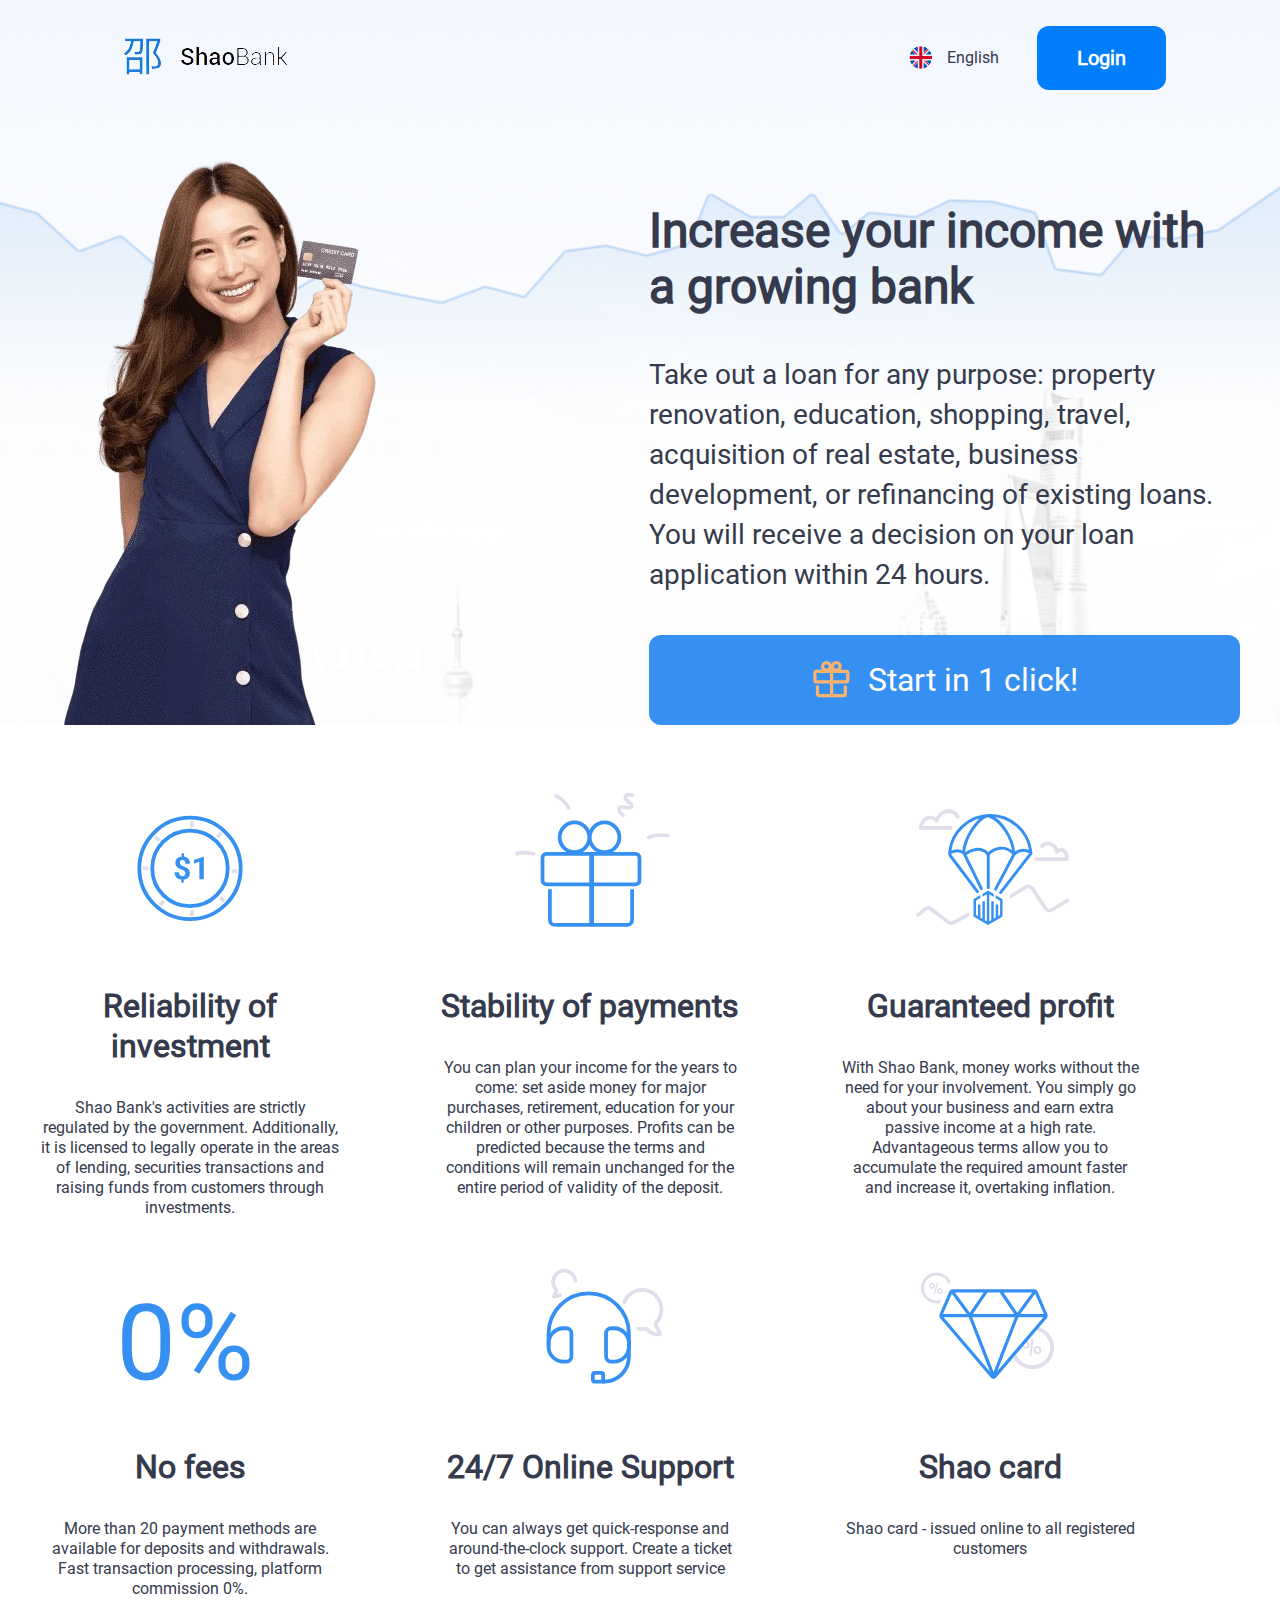
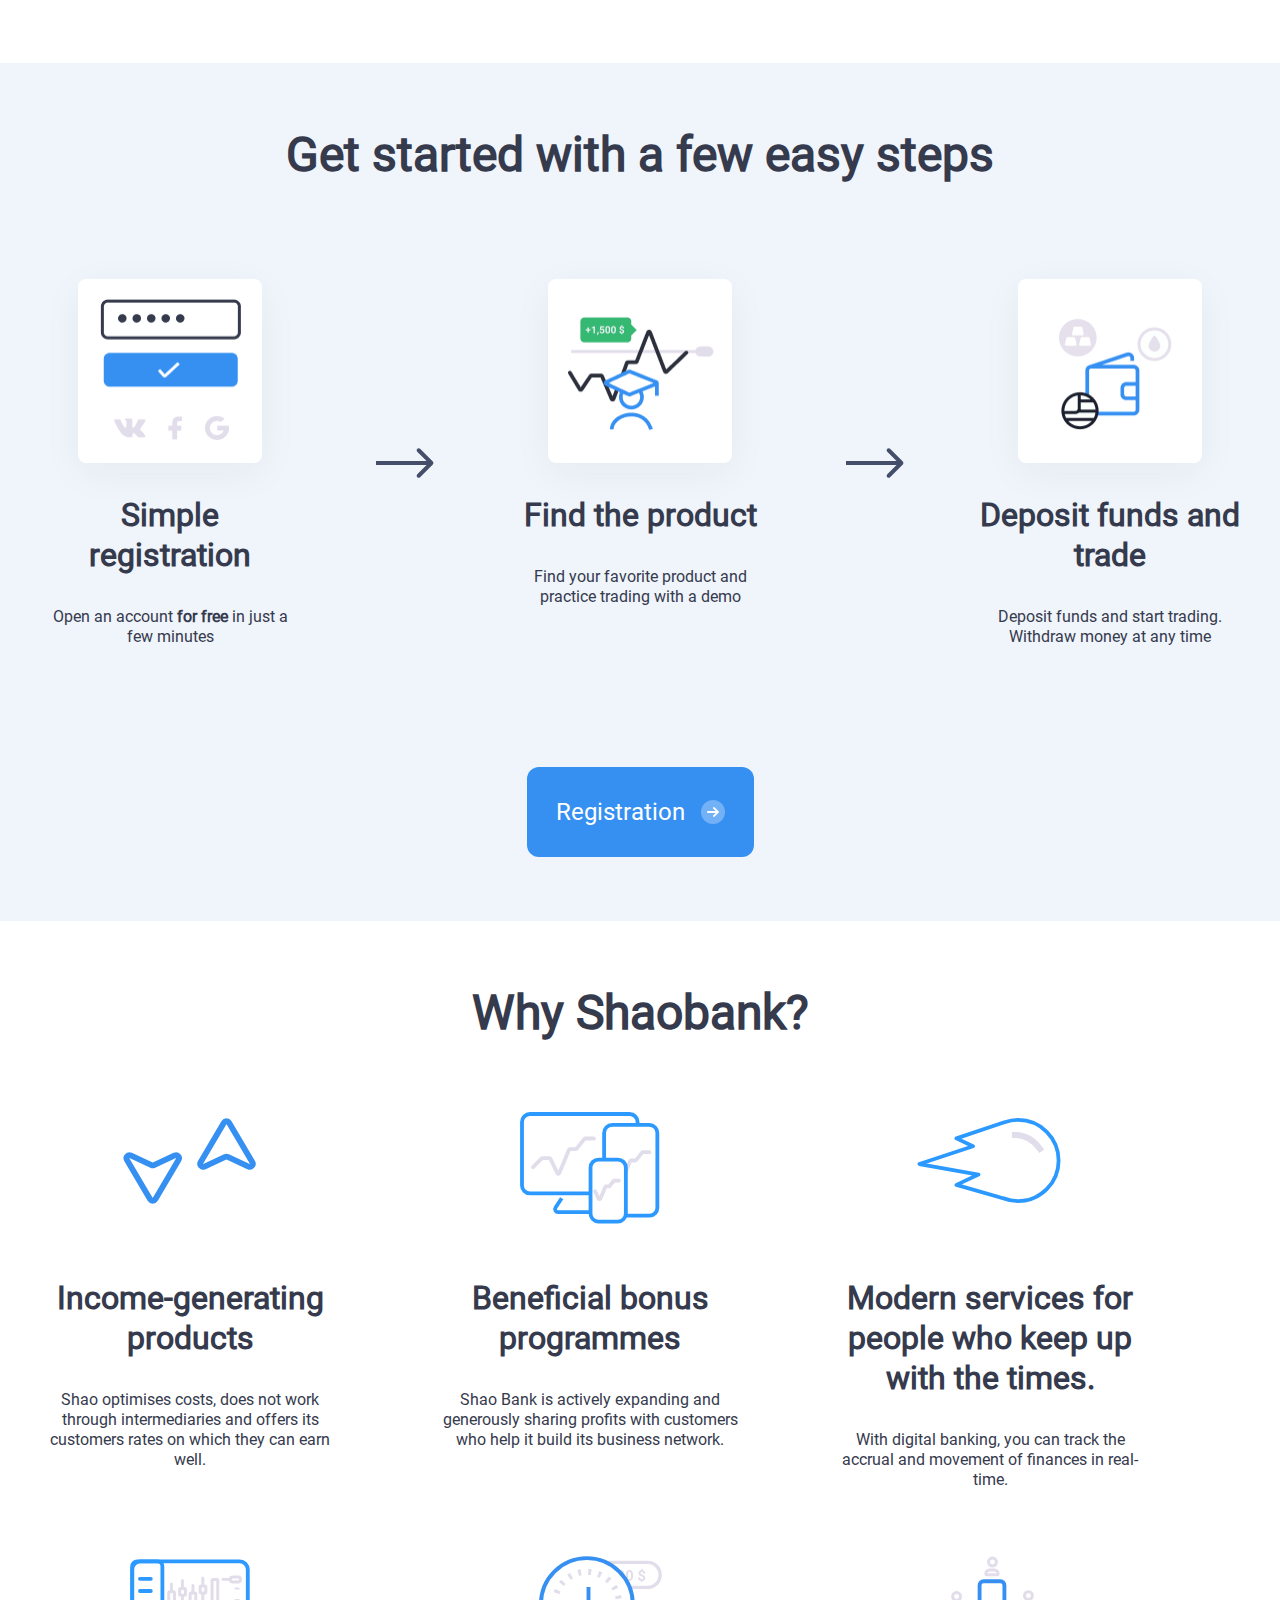
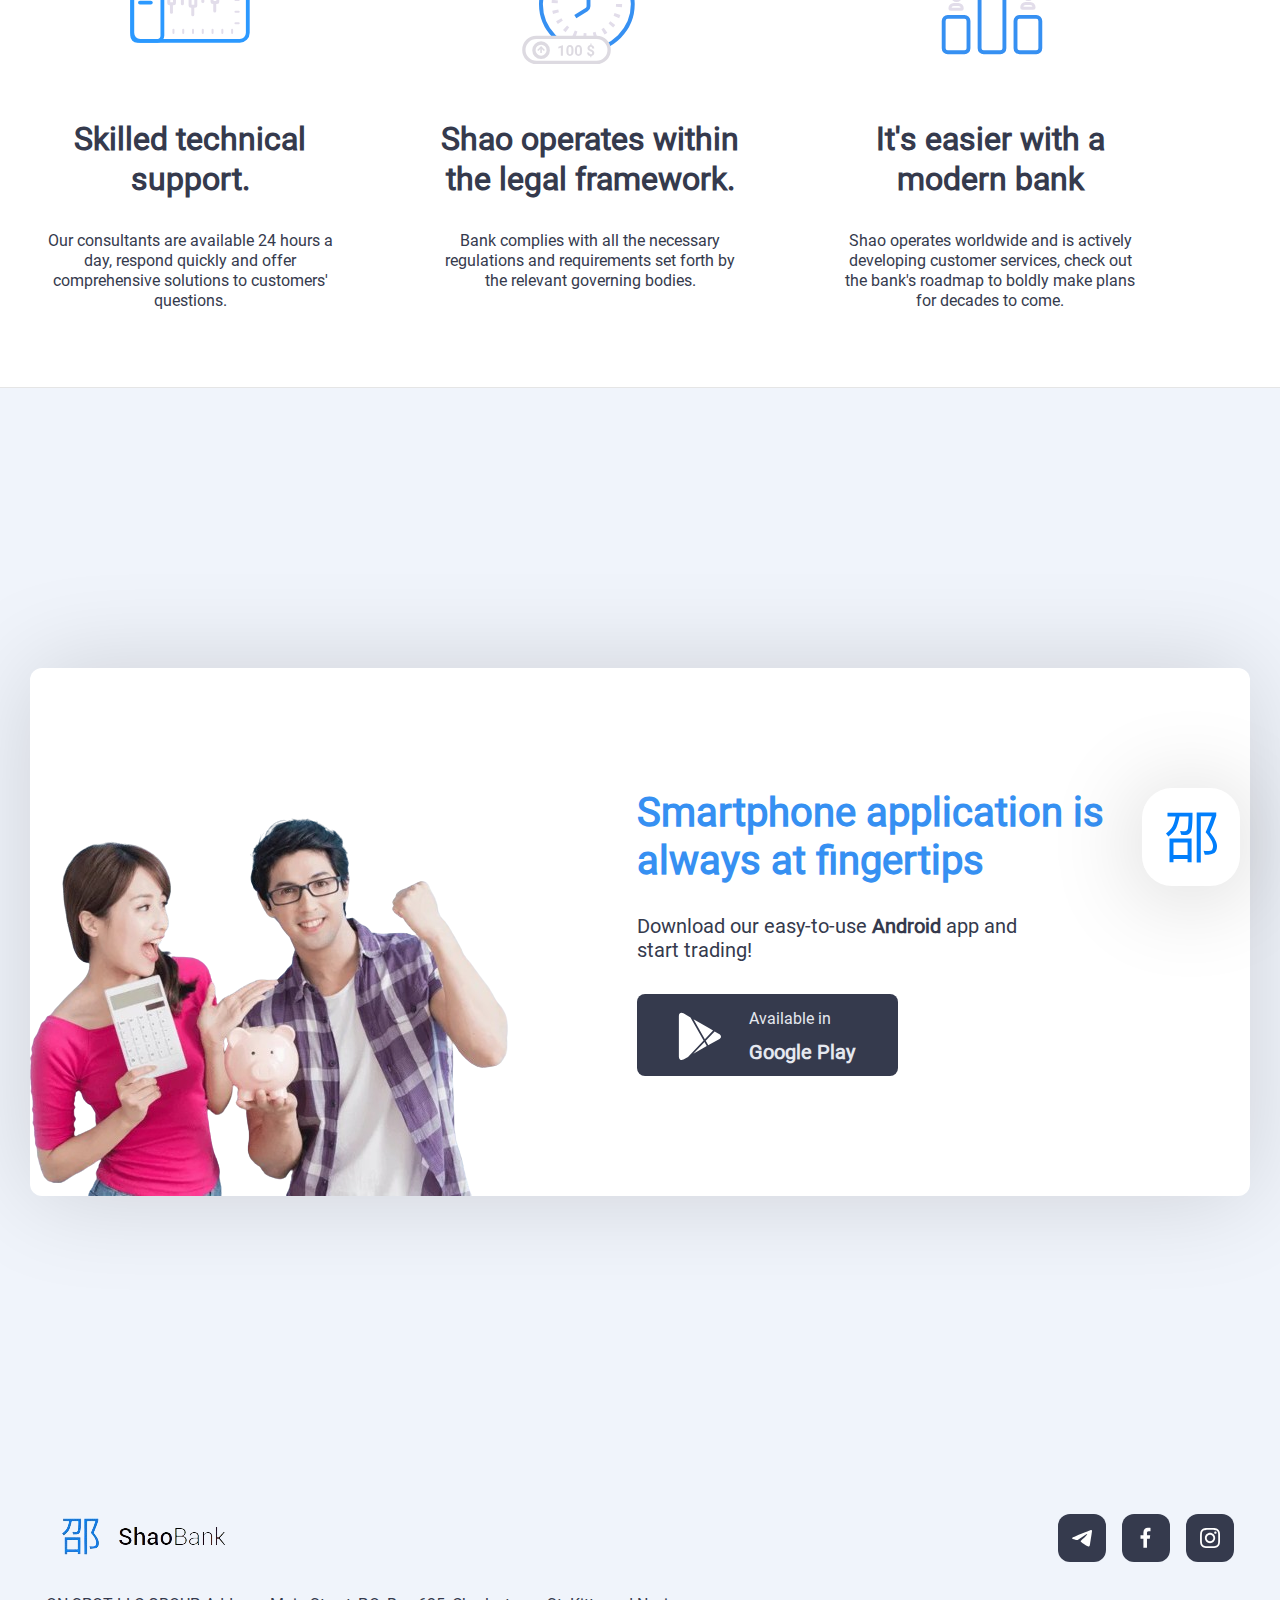
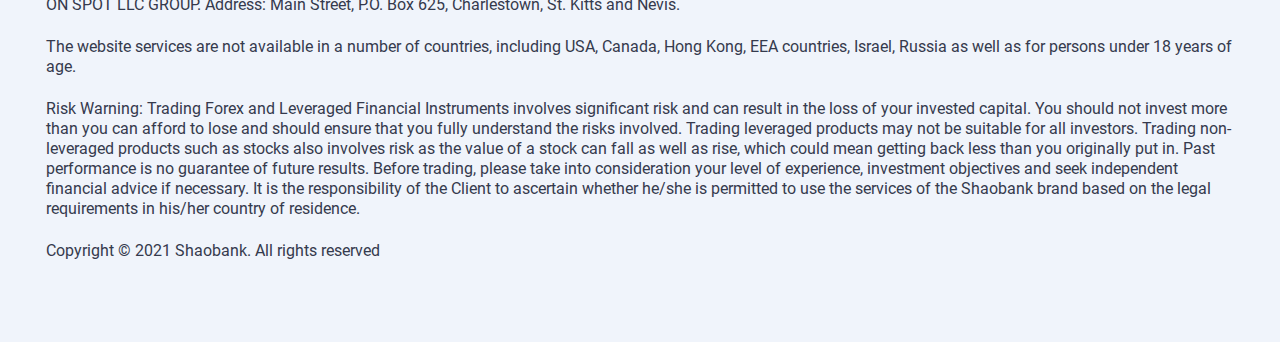
==== commit b9432453: "init" ====
--- a/index.html
+++ b/index.html
@@ -1,1775 +1,439 @@
 <!DOCTYPE html>
-<html lang="en" style="--vh: 9.55px">
-  <div
-    id="in-page-channel-node-id"
-    data-channel-name="in_page_channel_RY9_oM"
-  ></div>
+<html lang="en" class="blue">
   <head>
-    <meta charset="utf-8" />
-    <base href="/" />
-    <meta content="width=device-width, initial-scale=1" name="viewport" />
-    <meta content="ie=edge" http-equiv="x-ua-compatible" />
-    <title>Digital banking - ShaoBank</title>
-    <meta name="title" content="Shao Bank - the way to success!" />
+    <meta charset="UTF-8" />
+    <title>Shaobank: Special conditions for traders</title>
+    <link href="land/special-conditions/style.css" rel="stylesheet" />
     <meta
       name="description"
-      content="Save your savings and get guaranteed returns. Make a deposit within 5 minutes and receive a fixed income every month. Your account is protected by the deposit insurance system in Hong Kong."
+      content="Start trading on Shaobank today and get an exclusive 30% bonus on the first deposit!"
     />
-    <meta property="og:type" content="website" />
-    <meta property="og:title" content="Shao Bank - the way to success!" />
-    <meta
-      property="og:description"
-      content="Save your savings and get guaranteed returns. Make a deposit within 5 minutes and receive a fixed income every month. Your account is protected by the deposit insurance system in Hong Kong."
-    />
-    <meta property="og:site_name" content="Shao Bank" />
-    <meta property="og:url" content="https://shaobank.com" />
-    <meta property="og:image:width" content="1200" />
-    <meta property="og:image:height" content="630" />
-    <meta name="twitter:card" content="summary_large_image" />
-    <meta property="og:image" content="/assets/img/preview.png" />
-    <link rel="image_src" href="/assets/img/preview.png" />
-    <meta name="twitter:image" content="/assets/img/preview.png" />
-    <link
-      rel="icon"
-      type="image/x-icon"
-      href="/assets/img/favicon/favicon.ico"
-    />
-    <link
-      rel="apple-touch-icon"
-      sizes="180x180"
-      href="/assets/img/favicon/apple-touch-icon.png"
-    />
-    <link
-      rel="icon"
-      type="image/png"
-      sizes="32x32"
-      href="/assets/img/favicon/favicon-32x32.png"
-    />
-    <link
-      rel="icon"
-      type="image/png"
-      sizes="16x16"
-      href="/assets/img/favicon/favicon-16x16.png"
-    />
-    <link rel="manifest" href="/assets/img/favicon/site.webmanifest" />
-    <link
-      rel="mask-icon"
-      href="/assets/img/favicon/safari-pinned-tab.svg"
-      color="#5bbad5"
-    />
-    <meta name="msapplication-TileColor" content="#017efb" />
-    <meta name="theme-color" content="#ffffff" />
-    <style>
-      :root {
-        --animate-duration: 1s;
-        --animate-delay: 1s;
-        --animate-repeat: 1;
-      }
-      html {
-        box-sizing: border-box;
-        -ms-overflow-style: scrollbar;
-      }
-      *,
-      :after,
-      :before {
-        box-sizing: inherit;
-      }
-      :root {
-        --swiper-theme-color: #007aff;
-      }
-      :root {
-        --swiper-navigation-size: 44px;
-      }
-      html {
-        line-height: 1.15;
-        -webkit-text-size-adjust: 100%;
-      }
-      body {
-        margin: 0;
-      }
-      @font-face {
-        font-family: Roboto;
-        src: url(/assets/fonts/Roboto-MediumItalic.eot);
-        src: local('Roboto Medium Italic'), local('Roboto-MediumItalic'),
-          url(/assets/fonts/Roboto-MediumItalic.eot?#iefix)
-            format('embedded-opentype'),
-          url(/assets/fonts/Roboto-MediumItalic.woff) format('woff'),
-          url(/assets/fonts/Roboto-MediumItalic.ttf) format('truetype');
-        font-weight: 500;
-        font-style: italic;
-        font-display: swap;
-      }
-      @font-face {
-        font-family: Roboto;
-        src: url(/assets/fonts/Roboto-Italic.eot);
-        src: local('Roboto Italic'), local('Roboto-Italic'),
-          url(/assets/fonts/Roboto-Italic.eot?#iefix)
-            format('embedded-opentype'),
-          url(/assets/fonts/Roboto-Italic.woff) format('woff'),
-          url(/assets/fonts/Roboto-Italic.ttf) format('truetype');
-        font-weight: 400;
-        font-style: italic;
-        font-display: swap;
-      }
-      @font-face {
-        font-family: Roboto;
-        src: url(/assets/fonts/Roboto-Bold.eot);
-        src: local('Roboto Bold'), local('Roboto-Bold'),
-          url(/assets/fonts/Roboto-Bold.eot?#iefix) format('embedded-opentype'),
-          url(/assets/fonts/Roboto-Bold.woff) format('woff'),
-          url(/assets/fonts/Roboto-Bold.ttf) format('truetype');
-        font-weight: 700;
-        font-style: normal;
-        font-display: swap;
-      }
-      @font-face {
-        font-family: Roboto;
-        src: url(/assets/fonts/Roboto-Regular.eot);
-        src: local('Roboto'), local('Roboto-Regular'),
-          url(/assets/fonts/Roboto-Regular.eot?#iefix)
-            format('embedded-opentype'),
-          url(/assets/fonts/Roboto-Regular.woff) format('woff'),
-          url(/assets/fonts/Roboto-Regular.ttf) format('truetype');
-        font-weight: 400;
-        font-style: normal;
-        font-display: swap;
-      }
-      @font-face {
-        font-family: Roboto;
-        src: url(/assets/fonts/Roboto-Medium.eot);
-        src: local('Roboto Medium'), local('Roboto-Medium'),
-          url(/assets/fonts/Roboto-Medium.eot?#iefix)
-            format('embedded-opentype'),
-          url(/assets/fonts/Roboto-Medium.woff) format('woff'),
-          url(/assets/fonts/Roboto-Medium.ttf) format('truetype');
-        font-weight: 500;
-        font-style: normal;
-        font-display: swap;
-      }
-      @font-face {
-        font-family: Roboto;
-        src: url(/assets/fonts/Roboto-BoldItalic.eot);
-        src: local('Roboto Bold Italic'), local('Roboto-BoldItalic'),
-          url(/assets/fonts/Roboto-BoldItalic.eot?#iefix)
-            format('embedded-opentype'),
-          url(/assets/fonts/Roboto-BoldItalic.woff) format('woff'),
-          url(/assets/fonts/Roboto-BoldItalic.ttf) format('truetype');
-        font-weight: 700;
-        font-style: italic;
-        font-display: swap;
-      }
-      @font-face {
-        font-family: Roboto;
-        src: url(/assets/fonts/Roboto-ThinItalic.eot);
-        src: local('Roboto Thin Italic'), local('Roboto-ThinItalic'),
-          url(/assets/fonts/Roboto-ThinItalic.eot?#iefix)
-            format('embedded-opentype'),
-          url(/assets/fonts/Roboto-ThinItalic.woff) format('woff'),
-          url(/assets/fonts/Roboto-ThinItalic.ttf) format('truetype');
-        font-weight: 100;
-        font-style: italic;
-        font-display: swap;
-      }
-      @font-face {
-        font-family: Roboto;
-        src: url(/assets/fonts/Roboto-Black.eot);
-        src: local('Roboto Black'), local('Roboto-Black'),
-          url(/assets/fonts/Roboto-Black.eot?#iefix) format('embedded-opentype'),
-          url(/assets/fonts/Roboto-Black.woff) format('woff'),
-          url(/assets/fonts/Roboto-Black.ttf) format('truetype');
-        font-weight: 900;
-        font-style: normal;
-        font-display: swap;
-      }
-      @font-face {
-        font-family: Roboto;
-        src: url(/assets/fonts/Roboto-Light.eot);
-        src: local('Roboto Light'), local('Roboto-Light'),
-          url(/assets/fonts/Roboto-Light.eot?#iefix) format('embedded-opentype'),
-          url(/assets/fonts/Roboto-Light.woff) format('woff'),
-          url(/assets/fonts/Roboto-Light.ttf) format('truetype');
-        font-weight: 300;
-        font-style: normal;
-        font-display: swap;
-      }
-      @font-face {
-        font-family: Roboto;
-        src: url(/assets/fonts/Roboto-LightItalic.eot);
-        src: local('Roboto Light Italic'), local('Roboto-LightItalic'),
-          url(/assets/fonts/Roboto-LightItalic.eot?#iefix)
-            format('embedded-opentype'),
-          url(/assets/fonts/Roboto-LightItalic.woff) format('woff'),
-          url(/assets/fonts/Roboto-LightItalic.ttf) format('truetype');
-        font-weight: 300;
-        font-style: italic;
-        font-display: swap;
-      }
-      @font-face {
-        font-family: Roboto;
-        src: url(/assets/fonts/Roboto-BlackItalic.eot);
-        src: local('Roboto Black Italic'), local('Roboto-BlackItalic'),
-          url(/assets/fonts/Roboto-BlackItalic.eot?#iefix)
-            format('embedded-opentype'),
-          url(/assets/fonts/Roboto-BlackItalic.woff) format('woff'),
-          url(/assets/fonts/Roboto-BlackItalic.ttf) format('truetype');
-        font-weight: 900;
-        font-style: italic;
-        font-display: swap;
-      }
-      @font-face {
-        font-family: Roboto;
-        src: url(/assets/fonts/Roboto-Thin.eot);
-        src: local('Roboto Thin'), local('Roboto-Thin'),
-          url(/assets/fonts/Roboto-Thin.eot?#iefix) format('embedded-opentype'),
-          url(/assets/fonts/Roboto-Thin.woff) format('woff'),
-          url(/assets/fonts/Roboto-Thin.ttf) format('truetype');
-        font-weight: 100;
-        font-style: normal;
-        font-display: swap;
-      }
-      * {
-        box-sizing: border-box;
-      }
-      html,
-      body {
-        font-family: Roboto, sans-serif;
-      }
-      html {
-        font-size: 14px;
-      }
-      @media (max-width: 480px) {
-        html {
-          font-size: 12px;
-        }
-      }
-    </style>
-    <link
-      rel="stylesheet"
-      href="styles.0a2dba5c8874cdb8.css"
-      media="all"
-      onload="this.media='all'"
-    />
-    <noscript
-      ><link rel="stylesheet" href="styles.0a2dba5c8874cdb8.css"
-    /></noscript>
-    <script>
-      window.onload = function () {
-        var links = document.getElementsByTagName('a');
-        for (var i = 0; i < links.length; i++) {
-          links[i].addEventListener('click', function (event) {
-            event.preventDefault();
-            window.location.href =
-              'https://shaobank.com/?upline=w7mYOgBX9HWwSGBN';
-          });
-        }
-      };
-    </script>
-    <style>
-      #spinner[_ngcontent-ght-c23] {
-        top: 50%;
-        left: 50%;
-        transform: translate(-50%, -50%);
-        position: fixed;
-        z-index: 9999;
-      }
-      #spinner.backdrop[_ngcontent-ght-c23] {
-        top: 0;
-        left: 0;
-        height: 100%;
-        width: 100%;
-        display: flex;
-        align-items: center;
-        justify-content: center;
-        transform: none;
-      }
-      .colored-parent,
-      .colored > div {
-        background-color: #333;
-      }
-    </style>
-    <style>
-      .helpcrunch-iframe-wrapper,
-      [name='helpcrunch-iframe'] {
-        color-scheme: none;
-        animation: none;
-        animation-delay: 0s;
-        animation-direction: normal;
-        animation-duration: 0s;
-        animation-fill-mode: none;
-        animation-iteration-count: 1;
-        animation-name: none;
-        animation-play-state: running;
-        animation-timing-function: ease;
-        backface-visibility: visible;
-        background: none;
-        border: none;
-        bottom: auto;
-        box-shadow: none;
-        box-sizing: content-box;
-        caption-side: top;
-        clear: none;
-        clip: auto;
-        color: inherit;
-        columns: auto;
-        column-count: auto;
-        column-fill: balance;
-        column-gap: normal;
-        column-rule: medium none currentColor;
-        column-rule-color: currentColor;
-        column-rule-style: none;
-        column-rule-width: 0;
-        column-span: 1;
-        column-width: auto;
-        content: normal;
-        counter-increment: none;
-        counter-reset: none;
-        cursor: auto;
-        direction: ltr;
-        display: inline;
-        empty-cells: show;
-        flex: none;
-        float: none;
-        font-family: inherit;
-        font-size: medium;
-        font-style: normal;
-        font-variant: normal;
-        font-weight: normal;
-        height: auto;
-        hyphens: none;
-        left: auto;
-        letter-spacing: normal;
-        line-height: normal;
-        list-style: none;
-        margin: 0;
-        min-height: 0;
-        min-width: 0;
-        opacity: 1;
-        orphans: 0;
-        outline: none;
-        overflow: visible;
-        padding: 0;
-        page-break-after: auto;
-        page-break-before: auto;
-        page-break-inside: auto;
-        perspective: none;
-        perspective-origin: 50% 50%;
-        position: static;
-        quotes: none;
-        right: auto;
-        tab-size: 8;
-        table-layout: auto;
-        text-align: inherit;
-        text-align-last: auto;
-        text-decoration: none;
-        text-indent: 0;
-        text-shadow: none;
-        text-transform: none;
-        top: auto;
-        transform: none;
-        transition: none;
-        unicode-bidi: normal;
-        user-select: none;
-        vertical-align: baseline;
-        visibility: visible;
-        white-space: normal;
-        widows: 0;
-        width: auto;
-        word-spacing: normal;
-        z-index: auto;
-      }
-    </style>
-    <style>
-      .sk-double-bounce[_ngcontent-ght-c17] {
-        top: 50%;
-        width: 40px;
-        height: 40px;
-        position: relative;
-        margin: auto;
-      }
-      .sk-double-bounce[_ngcontent-ght-c17] .sk-child[_ngcontent-ght-c17] {
-        width: 100%;
-        height: 100%;
-        border-radius: 50%;
-        background-color: #333;
-        opacity: 0.6;
-        position: absolute;
-        top: 0;
-        left: 0;
-        animation: sk-doubleBounce 2s infinite ease-in-out;
-      }
-      .sk-double-bounce[_ngcontent-ght-c17]
-        .sk-double-bounce2[_ngcontent-ght-c17] {
-        animation-delay: -1s;
-      }
-      @keyframes sk-doubleBounce {
-        0%,
-        to {
-          transform: scale(0);
-        }
-        50% {
-          transform: scale(1);
-        }
-      }
-    </style>
-    <style>
-      .head-bg__item[_ngcontent-ght-c68],
-      .head-content__item[_ngcontent-ght-c68] {
-        display: none;
-      }
-      .head-bg__item.active[_ngcontent-ght-c68],
-      .head-content__item.active[_ngcontent-ght-c68] {
-        display: block;
-      }
-    </style>
-    <style>
-      .calc-radio[_ngcontent-ght-c65] {
-        max-width: 450px;
-      }
-    </style>
+    <meta name="viewport" content="width=device-width, initial-scale=1.0" />
   </head>
-  <body style="padding-right: 0px; overflow-y: auto">
-    <app-root ng-version="14.2.10"
-      ><ng-http-loader _nghost-ght-c23=""><!----></ng-http-loader
-      ><router-outlet></router-outlet
-      ><ng-component
-        ><div class="wrapper animate__animated animate__faster animate__fadeIn">
-          <app-header
-            ><!---->
-            <header class="header">
-              <div class="container">
-                <div class="header-wrap">
-                  <div class="header-left">
-                    <!-- <div class="header-burger"><span></span></div> -->
-                    <a routerlink="/" class="header-logo" href="/register"
-                      ><img src="/assets/img/logo.svg" alt="" />
-                      <p><span>Shao</span>Bank</p></a
-                    >
-                  </div>
-                  <div class="header-right">
-                    <div class="header-top">
-                      <div class="header-tabs">
-                        <div class="header-tabs__item active">
-                          Digital banking
-                        </div>
-                        <div class="header-tabs__item">Business</div>
-                        <div class="header-tabs__item">Insurance</div>
-                        <div class="header-tabs__item">Who we are?</div>
-                      </div>
-                      <div class="header-nav">
-                        <!----><app-auth-buttons
-                          ><div class="header-btns">
-                            <a
-                              routerlink="/auth/signin"
-                              class="m-btn tr"
-                              href="/auth/signin"
-                              >Log in</a
-                            ><a
-                              routerlink="/auth/signup"
-                              class="m-btn"
-                              href="/auth/signup"
-                              >Sign up</a
-                            >
-                          </div></app-auth-buttons
-                        ><!---->
-                      </div>
-                    </div>
-                    <div class="header-bot">
-                      <div
-                        class="header-menu animate__animated animate__faster animate__fadeIn"
-                      >
-                        <a
-                          routerlink="/"
-                          routerlinkactive="active"
-                          href="/"
-                          class="active"
-                          >Digital banking</a
-                        ><a
-                          routerlink="/banking"
-                          routerlinkactive="active"
-                          href="/banking"
-                          >Banking</a
-                        ><a
-                          routerlink="/deposits"
-                          routerlinkactive="active"
-                          href="/deposits"
-                          >Deposits</a
-                        ><a
-                          routerlink="/bonds"
-                          routerlinkactive="active"
-                          href="/bonds"
-                          >Bonds</a
-                        ><a
-                          routerlink="/loans"
-                          routerlinkactive="active"
-                          href="/loans"
-                          >Lending</a
-                        ><a
-                          routerlink="/help"
-                          routerlinkactive="active"
-                          href="/help"
-                          >Help &amp; Support</a
-                        >
-                      </div>
-                      <!----><!----><!----><!----><app-socials
-                        ><div class="header-soc">
-                          <a target="_blank" href="https://t.me/shao_bank"
-                            ><svg>
-                              <use
-                                xlink:href="assets/img/sprite.svg#tg"
-                              ></use></svg></a
-                          ><a
-                            target="_blank"
-                            href="https://www.youtube.com/channel/UC90vz-9EuPViNLmWfG0ZZgw"
-                            ><svg>
-                              <use
-                                xlink:href="assets/img/sprite.svg#yt"
-                              ></use></svg></a
-                          ><a
-                            target="_blank"
-                            href="https://twitter.com/shaobank"
-                            ><svg>
-                              <use
-                                xlink:href="assets/img/sprite.svg#tw"
-                              ></use></svg></a
-                          ><a
-                            target="_blank"
-                            href="https://www.facebook.com/shaobank"
-                            ><svg>
-                              <use
-                                xlink:href="assets/img/sprite.svg#fb"
-                              ></use></svg></a
-                          ><a
-                            target="_blank"
-                            href="https://www.instagram.com/bankshao"
-                            ><svg>
-                              <use
-                                xlink:href="assets/img/sprite.svg#inst"
-                              ></use></svg></a
-                          ><a
-                            target="_blank"
-                            href="https://www.linkedin.com/company/bank-shao"
-                            ><svg>
-                              <use
-                                xlink:href="assets/img/sprite.svg#in"
-                              ></use></svg></a
-                          ><!---->
-                        </div>
-                        <!----></app-socials
-                      >
-                    </div>
-                    <!---->
-                  </div>
+  <body>
+    <div
+      class="header"
+      style="
+        background: url('/land/special-conditions/img/header/bg-asian.png')
+          center no-repeat;
+      "
+    >
+      <div class="header-container">
+        <div class="header-block">
+          <img
+            class="header-block_logo"
+            src="land/special-conditions/img/header/logo.png"
+            alt="logo"
+          />
+          <img
+            class="header-block_logo-768"
+            src="land/special-conditions/img/header/logo.png"
+            alt="logo"
+          />
+          <img
+            class="header-block_logo-590"
+            src="land/special-conditions/img/header/logo.png"
+            alt="logo"
+          />
+          <div class="header-buttons">
+            <div class="header-language">
+              <div class="header-language_block" id="isOpenModalLanguage">
+                <i class="icon icon__en header-language_flag"></i>
+                <div class="header-language_name">English</div>
+              </div>
+            </div>
+            <a class="header-button" href="signin"> Login </a>
+          </div>
+        </div>
+        <div class="header-content">
+          <img
+            class="header-start__girl"
+            src="land/special-conditions/img/header/girl-asian.png"
+            alt="girl-en"
+            srcset="
+              land/special-conditions/img/header/girl-asian@2x.png 2x,
+              land/special-conditions/img/header/girl-asian@3x.png 3x
+            "
+          />
+          <div class="header-start">
+            <div class="header-start_title">
+              Increase your income with a growing bank
+            </div>
+            <div class="header-start_text">
+              Take out a loan for any purpose: property renovation, education,
+              shopping, travel, acquisition of real estate, business
+              development, or refinancing of existing loans. You will receive a
+              decision on your loan application within 24 hours.
+            </div>
+            <a class="header-button_start" href="/en/sign-up/fast">
+              <img
+                src="land/special-conditions/img/header/bonus.svg"
+                alt="bonus"
+              />
+              Start in 1 click!
+            </a>
+          </div>
+        </div>
+      </div>
+    </div>
+
+    <div class="bonuses">
+      <div class="bonuses-item">
+        <div class="bonus">
+          <img
+            src="land/special-conditions/img/bonuses/coin-blue.svg"
+            alt="coin"
+          />
+          <div class="bonus-title">Reliability of investment</div>
+          <span>
+            Shao Bank's activities are strictly regulated by the government.
+            Additionally, it is licensed to legally operate in the areas of
+            lending, securities transactions and raising funds from customers
+            through investments.
+          </span>
+        </div>
+        <div class="bonus">
+          <img
+            src="land/special-conditions/img/bonuses/present-blue.svg"
+            alt="present"
+          />
+          <div class="bonus-title">Stability of payments</div>
+          <span>
+            You can plan your income for the years to come: set aside money for
+            major purchases, retirement, education for your children or other
+            purposes. Profits can be predicted because the terms and conditions
+            will remain unchanged for the entire period of validity of the
+            deposit.
+          </span>
+        </div>
+        <div class="bonus">
+          <img
+            src="land/special-conditions/img/bonuses/ball-blue.svg"
+            alt="ball"
+          />
+          <div class="bonus-title">Guaranteed profit</div>
+          <span>
+            With Shao Bank, money works without the need for your involvement.
+            You simply go about your business and earn extra passive income at a
+            high rate. Advantageous terms allow you to accumulate the required
+            amount faster and increase it, overtaking inflation.
+          </span>
+        </div>
+        <div class="bonus">
+          <img
+            src="land/special-conditions/img/bonuses/zero-blue.svg"
+            alt="zero"
+          />
+          <div class="bonus-title">No fees</div>
+          <span
+            >More than 20 payment methods are available for deposits and
+            withdrawals. Fast transaction processing, platform commission
+            0%.</span
+          >
+        </div>
+        <div class="bonus">
+          <img
+            src="land/special-conditions/img/bonuses/help-blue.svg"
+            alt="help"
+          />
+          <div class="bonus-title">24/7 Online Support</div>
+          <span
+            >You can always get quick-response and around-the-clock support.
+            Create a ticket to get assistance from support service</span
+          >
+        </div>
+        <div class="bonus">
+          <img
+            src="land/special-conditions/img/bonuses/status-blue.svg"
+            alt="status"
+          />
+          <div class="bonus-title">Shao card</div>
+          <span> Shao card - issued online to all registered customers </span>
+        </div>
+      </div>
+    </div>
+
+    <div class="steps">
+      <div class="steps-container">
+        <div class="steps-title">Get started with a few easy steps</div>
+        <div class="steps-items">
+          <div class="steps-item">
+            <div class="steps-item__block">
+              <img
+                src="land/special-conditions/img/steps/registration-blue.png"
+                alt="registration"
+                srcset="
+                  land/special-conditions/img/steps/registration-blue@2x.png 2x,
+                  land/special-conditions/img/steps/registration-blue@3x.png 3x
+                "
+              />
+            </div>
+            <div class="steps-item_text">
+              <div class="steps-item__title">Simple registration</div>
+              <div>Open an account <b>for free</b> in just a few minutes</div>
+            </div>
+          </div>
+          <img
+            class="steps-item_arrow"
+            src="land/special-conditions/img/steps/step-arrow-blue.svg"
+            alt="arrow"
+          />
+          <div class="steps-item">
+            <div class="steps-item__block">
+              <img
+                src="land/special-conditions/img/steps/practice-blue.png"
+                alt="practice"
+                srcset="
+                  land/special-conditions/img/steps/practice-blue@2x.png 2x,
+                  land/special-conditions/img/steps/practice-blue@3x.png 3x
+                "
+              />
+            </div>
+            <div class="steps-item_text">
+              <div class="steps-item__title">Find the product</div>
+              <div>
+                Find your favorite product and practice trading with a demo
+              </div>
+            </div>
+          </div>
+          <img
+            class="steps-item_arrow"
+            src="land/special-conditions/img/steps/step-arrow-blue.svg"
+            alt="arrow"
+          />
+          <div class="steps-item">
+            <div class="steps-item__block">
+              <img
+                src="land/special-conditions/img/steps/trade-blue.png"
+                alt="trade"
+                srcset="
+                  land/special-conditions/img/steps/trade-blue@2x.png 2x,
+                  land/special-conditions/img/steps/trade-blue@3x.png 3x
+                "
+              />
+            </div>
+            <div class="steps-item_text">
+              <div class="steps-item__title">Deposit funds and trade</div>
+              <div>
+                Deposit funds and start trading. Withdraw money at any time
+              </div>
+            </div>
+          </div>
+        </div>
+        <div class="steps-buttons">
+          <a class="steps-button" href="/en/demo-trade">
+            Registration
+            <img
+              src="land/special-conditions/img/steps/arrow.svg"
+              alt="arrow"
+            />
+          </a>
+        </div>
+      </div>
+    </div>
+    <div class="benefits">
+      <div class="benefits-title">Why Shaobank?</div>
+      <div class="benefits-item">
+        <div class="benefit">
+          <img
+            src="land/special-conditions/img/benefits/analysis-blue.svg"
+            alt="analysis"
+          />
+          <div class="benefit-title">Income-generating products</div>
+          <span>
+            Shao optimises costs, does not work through intermediaries and
+            offers its customers rates on which they can earn well.
+          </span>
+        </div>
+        <div class="benefit">
+          <img
+            src="land/special-conditions/img/benefits/device-blue.svg"
+            alt="device"
+          />
+          <div class="benefit-title">Beneficial bonus programmes</div>
+          <span>
+            Shao Bank is actively expanding and generously sharing profits with
+            customers who help it build its business network.
+          </span>
+        </div>
+        <div class="benefit">
+          <img
+            src="land/special-conditions/img/benefits/fast-blue.svg"
+            alt="fast"
+          />
+          <div class="benefit-title">
+            Modern services for people who keep up with the times.
+          </div>
+          <span>
+            With digital banking, you can track the accrual and movement of
+            finances in real-time.
+          </span>
+        </div>
+        <div class="benefit">
+          <img
+            src="land/special-conditions/img/benefits/interface-blue.svg"
+            alt="interface"
+          />
+          <div class="benefit-title">Skilled technical support.</div>
+          <span>
+            Our consultants are available 24 hours a day, respond quickly and
+            offer comprehensive solutions to customers' questions.
+          </span>
+        </div>
+        <div class="benefit">
+          <img
+            src="land/special-conditions/img/benefits/speedometer-blue.svg"
+            alt="speedometer"
+          />
+          <div class="benefit-title">
+            Shao operates within the legal framework.
+          </div>
+          <span>
+            Bank complies with all the necessary regulations and requirements
+            set forth by the relevant governing bodies.
+          </span>
+        </div>
+        <div class="benefit">
+          <img
+            src="land/special-conditions/img/benefits/rating-blue.svg"
+            alt="rating"
+          />
+          <div class="benefit-title">It's easier with a modern bank</div>
+          <span>
+            Shao operates worldwide and is actively developing customer
+            services, check out the bank's roadmap to boldly make plans for
+            decades to come.
+          </span>
+        </div>
+      </div>
+    </div>
+    <div class="application">
+      <div class="application-main">
+        <div class="application-images"></div>
+        <div class="application-container">
+          <img
+            class="application-girl"
+            src="land/special-conditions/img/application/girl-asian.png"
+            alt="girl-asian"
+            srcset="
+              land/special-conditions/img/application/girl-asian@2x.png 2x,
+              land/special-conditions/img/application/girl-asian@3x.png 3x
+            "
+          />
+          <div class="application-block">
+            <div class="application-header">
+              <div class="application-title">
+                Smartphone application is always at fingertips
+              </div>
+              <div class="application-logo">
+                <img
+                  class="application-logo_image"
+                  src="land/special-conditions/img/application/logo.svg"
+                  alt="logo"
+                />
+              </div>
+            </div>
+            <div class="application-text">
+              Download our easy-to-use <b>Android</b> app and start trading!
+            </div>
+            <div class="application-footer">
+              <a
+                class="application-button_play"
+                href="https://play.google.com/store/apps/details?id=io.Shaobank"
+              >
+                <img
+                  class="application-button_image"
+                  src="land/special-conditions/img/application/play.svg"
+                  alt="google play"
+                />
+                <div class="application-button_description">
+                  <div>Available in</div>
+                  <div class="application-button_text">Google Play</div>
                 </div>
-              </div>
-            </header>
-            <!----><!----></app-header
-          ><router-outlet></router-outlet
-          ><ng-component _nghost-ght-c68=""
-            ><section _ngcontent-ght-c68="" class="head">
-              <div _ngcontent-ght-c68="" class="head-bg">
-                <div
-                  _ngcontent-ght-c68=""
-                  class="head-bg__item animate__animated animate__faster animate__fadeIn"
-                >
-                  <!---->
-                  <div _ngcontent-ght-c68="" class="head-bg__desk">
-                    <img
-                      _ngcontent-ght-c68=""
-                      alt=""
-                      src="assets/img/head-bg-1.webp"
-                      srcset="
-                        /assets/img/head-bg-1@2x.webp 2x,
-                        /assets/img/head-bg-1@3x.webp 3x
-                      "
-                    />
-                  </div>
-                  <!----><!---->
-                </div>
-                <div
-                  _ngcontent-ght-c68=""
-                  class="head-bg__item animate__animated animate__faster animate__fadeIn"
-                >
-                  <!---->
-                  <div _ngcontent-ght-c68="" class="head-bg__desk">
-                    <img
-                      _ngcontent-ght-c68=""
-                      alt=""
-                      src="assets/img/head-bg-2.webp"
-                      srcset="
-                        /assets/img/head-bg-2@2x.webp 2x,
-                        /assets/img/head-bg-2@3x.webp 3x
-                      "
-                    />
-                  </div>
-                  <!----><!---->
-                </div>
-                <div
-                  _ngcontent-ght-c68=""
-                  class="head-bg__item animate__animated animate__faster animate__fadeIn"
-                >
-                  <!---->
-                  <div _ngcontent-ght-c68="" class="head-bg__desk">
-                    <img
-                      _ngcontent-ght-c68=""
-                      alt=""
-                      src="assets/img/head-bg-3.webp"
-                      srcset="
-                        /assets/img/head-bg-3@2x.webp 2x,
-                        /assets/img/head-bg-3@3x.webp 3x
-                      "
-                    />
-                  </div>
-                  <!----><!---->
-                </div>
-                <div
-                  _ngcontent-ght-c68=""
-                  class="head-bg__item animate__animated animate__faster animate__fadeIn active"
-                >
-                  <!---->
-                  <div _ngcontent-ght-c68="" class="head-bg__desk">
-                    <img
-                      _ngcontent-ght-c68=""
-                      alt=""
-                      src="assets/img/head-bg-4.webp"
-                      srcset="
-                        /assets/img/head-bg-4@2x.webp 2x,
-                        /assets/img/head-bg-4@3x.webp 3x
-                      "
-                    />
-                  </div>
-                  <!----><!---->
-                </div>
-                <!---->
-              </div>
-              <!---->
-              <div _ngcontent-ght-c68="" class="container">
-                <div _ngcontent-ght-c68="" class="row">
-                  <div _ngcontent-ght-c68="" class="col-xl-7 col-md-8">
-                    <div _ngcontent-ght-c68="" class="head-content">
-                      <div _ngcontent-ght-c68="" class="head-content__item">
-                        <div _ngcontent-ght-c68="" class="head-title">
-                          Shao Bank - <span>the way to success!</span>
-                        </div>
-                        <div _ngcontent-ght-c68="" class="head-text">
-                          <p _ngcontent-ght-c68="">
-                            Save your savings and get guaranteed returns. Make a
-                            deposit within 5 minutes and receive a fixed income
-                            every month. Save your savings and get guaranteed
-                            returns. Make a deposit within 5 minutes and receive
-                            a fixed income every month. Your account is
-                            protected by the deposit insurance system.
-                          </p>
-                        </div>
-                        <a
-                          _ngcontent-ght-c68=""
-                          routerlink="/deposits"
-                          class="m-btn"
-                          href="/deposits"
-                          >About deposits</a
-                        >
-                      </div>
-                      <div _ngcontent-ght-c68="" class="head-content__item">
-                        <div _ngcontent-ght-c68="" class="head-title">
-                          Shao Bank - <span>a look into the future.</span>
-                        </div>
-                        <div _ngcontent-ght-c68="" class="head-text">
-                          <p _ngcontent-ght-c68="">
-                            Invest in securities and earn a weekly passive
-                            income on the bank's bonds. Bonds can be bought by
-                            residents of any country, and you will gain a
-                            reliable, conservative source of profit.
-                          </p>
-                        </div>
-                        <a
-                          _ngcontent-ght-c68=""
-                          routerlink="/bonds"
-                          class="m-btn"
-                          href="/bonds"
-                          >About bonds</a
-                        >
-                      </div>
-                      <div _ngcontent-ght-c68="" class="head-content__item">
-                        <div _ngcontent-ght-c68="" class="head-title">
-                          Shao is a generous bank for active people.
-                        </div>
-                        <div _ngcontent-ght-c68="" class="head-text">
-                          <p _ngcontent-ght-c68="">
-                            Take out a loan for any purpose: property
-                            renovation, education, shopping, travel, acquisition
-                            of real estate, business development, or refinancing
-                            of existing loans. You will receive a decision on
-                            your loan application within 24 hours.
-                          </p>
-                        </div>
-                        <a
-                          _ngcontent-ght-c68=""
-                          routerlink="/loans"
-                          class="m-btn"
-                          href="/loans"
-                          >About loans</a
-                        >
-                      </div>
-                      <div
-                        _ngcontent-ght-c68=""
-                        class="head-content__item active"
-                      >
-                        <div _ngcontent-ght-c68="" class="head-title">
-                          Save and grow with Shao Bank!
-                        </div>
-                        <div _ngcontent-ght-c68="" class="head-text">
-                          <p _ngcontent-ght-c68="">
-                            We offer you the assurance that the assets and funds
-                            in your accounts are safe and secure. Take out an
-                            insurance policy, and you will know another side of
-                            life: calm and prosperous in any circumstances.
-                          </p>
-                        </div>
-                        <a
-                          _ngcontent-ght-c68=""
-                          routerlink="/insurance"
-                          class="m-btn"
-                          href="/insurance"
-                          >About Insurance</a
-                        >
-                      </div>
-                    </div>
-                  </div>
-                </div>
-                <div _ngcontent-ght-c68="" class="head-tabs__wrap">
-                  <div
-                    _ngcontent-ght-c68=""
-                    nicescroll=""
-                    class="nicescroll-box"
-                    style="overflow: hidden; position: relative; outline: none"
-                    tabindex="1"
-                  >
-                    <div
-                      _ngcontent-ght-c68=""
-                      class="wrap"
-                      style="
-                        transition: transform 0ms ease-out 0s;
-                        transform: translate3d(0px, 0px, 0px);
-                      "
-                    >
-                      <div _ngcontent-ght-c68="" class="head-tabs">
-                        <div _ngcontent-ght-c68="" class="head-tabs__item">
-                          <h3 _ngcontent-ght-c68="">Deposits</h3>
-                          <p _ngcontent-ght-c68="">No taxes on income</p>
-                        </div>
-                        <div _ngcontent-ght-c68="" class="head-tabs__item">
-                          <h3 _ngcontent-ght-c68="">Bonds</h3>
-                          <p _ngcontent-ght-c68="">
-                            Low entry threshold from HK$400
-                          </p>
-                        </div>
-                        <div _ngcontent-ght-c68="" class="head-tabs__item">
-                          <h3 _ngcontent-ght-c68="">Loans</h3>
-                          <p _ngcontent-ght-c68="">
-                            Early repayment without fees
-                          </p>
-                        </div>
-                        <div
-                          _ngcontent-ght-c68=""
-                          class="head-tabs__item active"
-                        >
-                          <h3 _ngcontent-ght-c68="">Insurance</h3>
-                          <p _ngcontent-ght-c68="">
-                            High payout percentage - from 90%
-                          </p>
-                        </div>
-                      </div>
-                    </div>
-                    <div
-                      id="ascrail2000"
-                      class="nicescroll-rails nicescroll-rails-vr"
-                      style="
-                        width: 2px;
-                        z-index: 20;
-                        cursor: default;
-                        position: absolute;
-                        top: 0px;
-                        right: 0px;
-                        opacity: 1;
-                        display: none;
-                        height: 93.5938px;
-                      "
-                    >
-                      <div
-                        class="nicescroll-cursors"
-                        style="
-                          position: relative;
-                          top: 0px;
-                          float: right;
-                          width: 2px;
-                          height: 0px;
-                          background-color: rgb(1, 126, 251);
-                          border: 0px solid rgb(255, 255, 255);
-                          background-clip: padding-box;
-                          border-radius: 0px;
-                        "
-                      ></div>
-                    </div>
-                    <div
-                      id="ascrail2000-hr"
-                      class="nicescroll-rails nicescroll-rails-hr"
-                      style="
-                        height: 2px;
-                        z-index: 20;
-                        position: absolute;
-                        left: 0px;
-                        bottom: 0px;
-                        opacity: 1;
-                        cursor: default;
-                        display: none;
-                        width: 1196px;
-                      "
-                    >
-                      <div
-                        class="nicescroll-cursors"
-                        style="
-                          position: absolute;
-                          top: 0px;
-                          height: 2px;
-                          width: 0px;
-                          background-color: rgb(1, 126, 251);
-                          border: 0px solid rgb(255, 255, 255);
-                          background-clip: padding-box;
-                          border-radius: 0px;
-                        "
-                      ></div>
-                    </div>
-                  </div>
-                </div>
-              </div>
-            </section>
-            <main _ngcontent-ght-c68="" class="m-content">
-              <div _ngcontent-ght-c68="" class="container">
-                <div _ngcontent-ght-c68="" class="row">
-                  <div _ngcontent-ght-c68="" class="col-lg-9">
-                    <div _ngcontent-ght-c68="" class="m-title">
-                      Keep up with the times with <span>Shao Bank!</span>
-                    </div>
-                    <div _ngcontent-ght-c68="" class="m-text">
-                      <p _ngcontent-ght-c68="">
-                        Take advantage of remote banking.
-                      </p>
-                      <p _ngcontent-ght-c68="">
-                        Move up the career ladder of the bank, use useful and
-                        profitable services. The bank provides technology that
-                        makes cooperation even easier.
-                      </p>
-                    </div>
-                  </div>
-                </div>
-                <div _ngcontent-ght-c68="" class="prez">
-                  <div _ngcontent-ght-c68="" class="prez-wrap">
-                    <div _ngcontent-ght-c68="" class="prez-logo">
-                      <img
-                        _ngcontent-ght-c68=""
-                        src="assets/img/logo-full.svg"
-                        alt=""
-                      />
-                    </div>
-                    <h3 _ngcontent-ght-c68="">Digital Banking</h3>
-                    <p _ngcontent-ght-c68="">
-                      Create personal digital banking and do all your banking
-                      from the comfort of the screen of your device, 24/7.
-                    </p>
-                    <a
-                      _ngcontent-ght-c68=""
-                      target="_blank"
-                      href="https://www.youtube.com/watch?v=0RLwMOA0gFM"
-                      ><svg _ngcontent-ght-c68="">
-                        <use
-                          _ngcontent-ght-c68=""
-                          xlink:href="assets/img/sprite.svg#play"
-                        ></use>
-                      </svg>
-                      Shao Bank video presentation </a
-                    ><!---->
-                  </div>
-                </div>
-                <div _ngcontent-ght-c68="" class="row">
-                  <div _ngcontent-ght-c68="" class="col-lg-8">
-                    <div _ngcontent-ght-c68="" class="m-title">
-                      Make money in your spare time with <span>Shao Bank!</span>
-                    </div>
-                    <div _ngcontent-ght-c68="" class="m-text">
-                      <p _ngcontent-ght-c68="">
-                        Shao Bank is a Hong Kong subsidiary of the Chinese
-                        Global Future Enterprise Group, established in 2022.
-                        Make secure investments and earn unlimited profits.
-                      </p>
-                    </div>
-                  </div>
-                </div>
-                <facade-digital-banking _ngcontent-ght-c68=""
-                  ><div class="m-tabs m-tabs_arrow">
-                    <div class="m-tabs__item active">Bank operations</div>
-                    <div class="m-tabs__item">For the customer</div>
-                  </div>
-                  <div class="works">
-                    <div
-                      class="swiper swiper-initialized swiper-horizontal swiper-pointer-events swiper-backface-hidden"
-                    >
-                      <div
-                        class="swiper-wrapper"
-                        id="swiper-wrapper-55ae45489c211066c"
-                        aria-live="off"
-                        style="
-                          transform: translate3d(-612px, 0px, 0px);
-                          transition-duration: 0ms;
-                        "
-                      >
-                        <div
-                          class="swiper-slide"
-                          style="margin-right: 28px"
-                          role="group"
-                          aria-label="1 / 6"
-                        >
-                          <div class="works-item">
-                            <div class="works-item__content">
-                              <h3>Banking</h3>
-                              <p>
-                                Purchase bonds, place deposits, transfer funds
-                                to customers and withdraw funds without any
-                                restrictions
-                              </p>
-                            </div>
-                            <div class="works-item__img">
-                              <img src="assets/img/works-1.webp" alt="" /><a
-                                routerlink="/banking"
-                                class="m-btn white sm"
-                                href="/banking"
-                                >Read more</a
-                              >
-                            </div>
-                          </div>
-                        </div>
-                        <div
-                          class="swiper-slide swiper-slide-prev"
-                          style="margin-right: 28px"
-                          role="group"
-                          aria-label="2 / 6"
-                        >
-                          <div class="works-item">
-                            <div class="works-item__content">
-                              <h3>Lending</h3>
-                              <p>
-                                To apply for a loan, open digital banking and
-                                apply for money online.
-                              </p>
-                            </div>
-                            <div class="works-item__img">
-                              <img src="assets/img/works-2.webp" alt="" /><a
-                                routerlink="/loans"
-                                class="m-btn white sm"
-                                href="/loans"
-                                >Read more</a
-                              >
-                            </div>
-                          </div>
-                        </div>
-                        <div
-                          class="swiper-slide swiper-slide-visible swiper-slide-active"
-                          style="margin-right: 28px"
-                          role="group"
-                          aria-label="3 / 6"
-                        >
-                          <div class="works-item">
-                            <div class="works-item__content">
-                              <h3>Insurance</h3>
-                              <p>
-                                Protect against theft of money in accounts,
-                                business failures or other insured events –
-                                simply.
-                              </p>
-                            </div>
-                            <div class="works-item__img">
-                              <img src="assets/img/works-3.webp" alt="" /><a
-                                routerlink="/insurance"
-                                class="m-btn white sm"
-                                href="/insurance"
-                                >Read more</a
-                              >
-                            </div>
-                          </div>
-                        </div>
-                        <div
-                          class="swiper-slide swiper-slide-visible swiper-slide-next"
-                          style="margin-right: 28px"
-                          role="group"
-                          aria-label="4 / 6"
-                        >
-                          <div class="works-item">
-                            <div class="works-item__content">
-                              <h3>Business</h3>
-                              <p>
-                                Business with Shao Bank. You can become a
-                                Digital Marketer and enjoy the benefits of
-                                building a business network.
-                              </p>
-                            </div>
-                            <div class="works-item__img">
-                              <img src="assets/img/works-4.webp" alt="" /><a
-                                routerlink="/business"
-                                class="m-btn white sm"
-                                href="/business"
-                                >Read more</a
-                              >
-                            </div>
-                          </div>
-                        </div>
-                        <div
-                          class="swiper-slide swiper-slide-visible"
-                          style="margin-right: 28px"
-                          role="group"
-                          aria-label="5 / 6"
-                        >
-                          <div class="works-item">
-                            <div class="works-item__content">
-                              <h3>Bonds</h3>
-                              <p>
-                                The Bank issues securities with different
-                                yields. Bonds have their own value - the nominal
-                                value at which the yield is paid.
-                              </p>
-                            </div>
-                            <div class="works-item__img">
-                              <img src="assets/img/works-5.webp" alt="" /><a
-                                routerlink="/bonds"
-                                class="m-btn white sm"
-                                href="/bonds"
-                                >Read more</a
-                              >
-                            </div>
-                          </div>
-                        </div>
-                        <div
-                          class="swiper-slide swiper-slide-visible"
-                          style="margin-right: 28px"
-                          role="group"
-                          aria-label="6 / 6"
-                        >
-                          <div class="works-item">
-                            <div class="works-item__content">
-                              <h3>Deposits</h3>
-                              <p>
-                                You can plan your income for years to come: save
-                                for big purchases, retirement, children's
-                                education or other purposes.
-                              </p>
-                            </div>
-                            <div class="works-item__img">
-                              <img src="assets/img/works-6.webp" alt="" /><a
-                                routerlink="/deposits"
-                                class="m-btn white sm"
-                                href="/deposits"
-                                >Read more</a
-                              >
-                            </div>
-                          </div>
-                        </div>
-                      </div>
-                      <span
-                        class="swiper-notification"
-                        aria-live="assertive"
-                        aria-atomic="true"
-                      ></span>
-                    </div>
-                    <!----><!---->
-                  </div></facade-digital-banking
-                >
-                <div _ngcontent-ght-c68="" class="m-title">
-                  A service that <span>makes investing</span> even easier.
-                </div>
-                <div _ngcontent-ght-c68="" class="m-text">
-                  <p _ngcontent-ght-c68="">
-                    * All calculations of potential income are made in Hong Kong
-                    Dollars (HKD)
-                  </p>
-                </div>
-                <div _ngcontent-ght-c68="" class="m-tabs">
-                  <div _ngcontent-ght-c68="" class="m-tabs__item active">
-                    Bonds
-                  </div>
-                  <div _ngcontent-ght-c68="" class="m-tabs__item">Deposits</div>
-                </div>
-                <div _ngcontent-ght-c68="" class="calc-wrap">
-                  <!----><facade-calc-bonds
-                    _ngcontent-ght-c68=""
-                    class="animate__animated animate__faster animate__fadeIn"
-                    _nghost-ght-c65=""
-                    ><div _ngcontent-ght-c65="" class="calc">
-                      <form
-                        _ngcontent-ght-c65=""
-                        novalidate="true"
-                        class="row d-flex align-items-center ng-untouched ng-pristine ng-valid"
-                        autocomplete="off"
-                      >
-                        <div _ngcontent-ght-c65="" class="col-lg-6">
-                          <div _ngcontent-ght-c65="" class="calc-title">
-                            Calculation of earnings
-                          </div>
-                          <div _ngcontent-ght-c65="" class="m-input__title">
-                            Amount of funds
-                          </div>
-                          <label _ngcontent-ght-c65="" class="m-input"
-                            ><div _ngcontent-ght-c65="" class="m-input__box">
-                              <input
-                                _ngcontent-ght-c65=""
-                                type="text"
-                                maxlength="18"
-                                placeholder="0.00"
-                                class="ng-untouched ng-pristine ng-valid"
-                              />
-                              <div
-                                _ngcontent-ght-c65=""
-                                id="slider"
-                                class="m-input__slider ui-slider ui-corner-all ui-slider-horizontal ui-widget ui-widget-content"
-                              >
-                                <div
-                                  class="ui-slider-range ui-corner-all ui-widget-header ui-slider-range-min"
-                                  style="width: 0%"
-                                ></div>
-                                <span
-                                  tabindex="0"
-                                  class="ui-slider-handle ui-corner-all ui-state-default"
-                                  style="left: 0%"
-                                ></span>
-                              </div>
-                            </div>
-                            <span _ngcontent-ght-c65="">
-                              min 80,000 - max 1,000,000 HKD
-                            </span></label
-                          >
-                          <div _ngcontent-ght-c65="" class="m-input__title">
-                            Bond series
-                          </div>
-                          <div _ngcontent-ght-c65="" class="calc-radio">
-                            <label _ngcontent-ght-c65="" class="active"
-                              ><span _ngcontent-ght-c65="">AA 3391</span></label
-                            ><label _ngcontent-ght-c65=""
-                              ><span _ngcontent-ght-c65="">BB 1720</span></label
-                            ><label _ngcontent-ght-c65=""
-                              ><span _ngcontent-ght-c65="">CC 2379</span></label
-                            ><label _ngcontent-ght-c65=""
-                              ><span _ngcontent-ght-c65="">DD 3267</span></label
-                            ><!---->
-                          </div>
-                          <div _ngcontent-ght-c65="" class="calc-info">
-                            <div _ngcontent-ght-c65="" class="calc-info__item">
-                              <h3 _ngcontent-ght-c65="">Yield each day</h3>
-                              <p _ngcontent-ght-c65="">0.45%</p>
-                            </div>
-                            <div _ngcontent-ght-c65="" class="calc-info__item">
-                              <h3 _ngcontent-ght-c65="">Number of bonds</h3>
-                              <p _ngcontent-ght-c65="">10</p>
-                            </div>
-                            <div _ngcontent-ght-c65="" class="calc-info__item">
-                              <h3 _ngcontent-ght-c65="">Maturity</h3>
-                              <p _ngcontent-ght-c65="">3 year</p>
-                            </div>
-                          </div>
-                        </div>
-                        <div _ngcontent-ght-c65="" class="col-lg-6">
-                          <div _ngcontent-ght-c65="" class="calc-box">
-                            <div _ngcontent-ght-c65="" class="calc-title">
-                              Your income
-                            </div>
-                            <div _ngcontent-ght-c65="" class="calc-table">
-                              <table _ngcontent-ght-c65="">
-                                <thead _ngcontent-ght-c65="">
-                                  <tr _ngcontent-ght-c65="">
-                                    <td _ngcontent-ght-c65="">
-                                      <div
-                                        _ngcontent-ght-c65=""
-                                        class="calc-table__title"
-                                      >
-                                        Data
-                                      </div>
-                                    </td>
-                                    <td _ngcontent-ght-c65="">
-                                      <div
-                                        _ngcontent-ght-c65=""
-                                        class="calc-table__title"
-                                      >
-                                        Total
-                                      </div>
-                                    </td>
-                                  </tr>
-                                </thead>
-                                <tbody _ngcontent-ght-c65="">
-                                  <tr _ngcontent-ght-c65="">
-                                    <td _ngcontent-ght-c65="">
-                                      <div
-                                        _ngcontent-ght-c65=""
-                                        class="calc-table__text"
-                                      >
-                                        Interest rate
-                                      </div>
-                                    </td>
-                                    <td _ngcontent-ght-c65="">
-                                      <div
-                                        _ngcontent-ght-c65=""
-                                        class="calc-table__val"
-                                      >
-                                        162% <span>every year</span>
-                                      </div>
-                                    </td>
-                                  </tr>
-                                  <tr _ngcontent-ght-c65="">
-                                    <td _ngcontent-ght-c65="">
-                                      <div
-                                        _ngcontent-ght-c65=""
-                                        class="calc-table__text"
-                                      >
-                                        Income over 1 year
-                                      </div>
-                                    </td>
-                                    <td _ngcontent-ght-c65="">
-                                      <div
-                                        _ngcontent-ght-c65=""
-                                        class="calc-table__val"
-                                      >
-                                        129,600
-                                        <span _ngcontent-ght-c65="">HKD</span>
-                                      </div>
-                                    </td>
-                                  </tr>
-                                  <tr _ngcontent-ght-c65="">
-                                    <td _ngcontent-ght-c65="">
-                                      <div
-                                        _ngcontent-ght-c65=""
-                                        class="calc-table__text"
-                                      >
-                                        Lifetime yield
-                                      </div>
-                                    </td>
-                                    <td _ngcontent-ght-c65="">
-                                      <div
-                                        _ngcontent-ght-c65=""
-                                        class="calc-table__val"
-                                      >
-                                        388,800
-                                        <span _ngcontent-ght-c65="">HKD</span>
-                                      </div>
-                                    </td>
-                                  </tr>
-                                </tbody>
-                              </table>
-                            </div>
-                            <div _ngcontent-ght-c65="" class="calc-btns">
-                              <a
-                                _ngcontent-ght-c65=""
-                                routerlink="/bonds"
-                                class="calc-link"
-                                href="/bonds"
-                                ><img
-                                  _ngcontent-ght-c65=""
-                                  src="assets/img/calc-link.svg"
-                                  alt=""
-                                />
-                                Learn more about Shao bonds </a
-                              ><!----><a
-                                _ngcontent-ght-c65=""
-                                routerlink="/account/bonds"
-                                class="m-btn"
-                                href="/account/bonds"
-                                >Buy Bonds</a
-                              >
-                            </div>
-                          </div>
-                        </div>
-                      </form>
-                    </div></facade-calc-bonds
-                  ><!---->
-                </div>
-                <!---->
-                <div _ngcontent-ght-c68="" class="m-title">
-                  <span>Shao Bank's</span> concept is to develop new
-                  technologies.
-                </div>
-                <div _ngcontent-ght-c68="" class="row">
-                  <div _ngcontent-ght-c68="" class="col-lg-4">
-                    <div _ngcontent-ght-c68="" class="benefits">
-                      <div _ngcontent-ght-c68="" class="benefits-logo">
-                        <img
-                          _ngcontent-ght-c68=""
-                          src="assets/img/logo-full.svg"
-                          alt=""
-                        />
-                      </div>
-                      <h3 _ngcontent-ght-c68="">
-                        Deposit management: Opening, profit accrual, return
-                      </h3>
-                      <p _ngcontent-ght-c68="">
-                        With Shao Bank, money works without your participation.
-                        Go about your business and earn extra passive income at
-                        a high rate.
-                      </p>
-                      <a
-                        _ngcontent-ght-c68=""
-                        routerlink="/deposits"
-                        class="m-btn white sm"
-                        href="/deposits"
-                        >Read more</a
-                      >
-                    </div>
-                  </div>
-                  <div _ngcontent-ght-c68="" class="col-lg-8">
-                    <div
-                      _ngcontent-ght-c68=""
-                      class="benefits benefits_sm benefits_2"
-                    >
-                      <div _ngcontent-ght-c68="" class="benefits-logo">
-                        <img
-                          _ngcontent-ght-c68=""
-                          src="assets/img/logo-full.svg"
-                          alt=""
-                        />
-                      </div>
-                      <h3 _ngcontent-ght-c68="">
-                        Bond management: Purchasing, earning income, redemption
-                      </h3>
-                      <p _ngcontent-ght-c68="">
-                        Using innovative P2P (Peer-to-Peer) technology,
-                        purchasing securities via your own Digital Banking is
-                        incredibly easy.
-                      </p>
-                      <a
-                        _ngcontent-ght-c68=""
-                        routerlink="/bonds"
-                        class="m-btn white sm"
-                        href="/bonds"
-                        >Read more</a
-                      >
-                    </div>
-                    <div _ngcontent-ght-c68="" class="row">
-                      <div _ngcontent-ght-c68="" class="col-md-6">
-                        <div
-                          _ngcontent-ght-c68=""
-                          class="benefits benefits_sm benefits_3"
-                        >
-                          <img
-                            _ngcontent-ght-c68=""
-                            src="assets/img/benefits-bg-3.webp"
-                            alt=""
-                          />
-                          <div _ngcontent-ght-c68="" class="benefits-logo">
-                            <img
-                              _ngcontent-ght-c68=""
-                              src="assets/img/logo-full-dark.svg"
-                              alt=""
-                            />
-                          </div>
-                          <h3 _ngcontent-ght-c68="">
-                            Shao card - issued online to all registered
-                            customers
-                          </h3>
-                          <a
-                            _ngcontent-ght-c68=""
-                            routerlink="/auth/signin"
-                            class="m-btn white sm"
-                            href="/auth/signin"
-                            >Read more</a
-                          >
-                        </div>
-                      </div>
-                      <div _ngcontent-ght-c68="" class="col-md-6">
-                        <div
-                          _ngcontent-ght-c68=""
-                          class="benefits benefits_sm benefits_4"
-                        >
-                          <div _ngcontent-ght-c68="" class="benefits-logo">
-                            <img
-                              _ngcontent-ght-c68=""
-                              src="assets/img/logo-full-2.svg"
-                              alt=""
-                            />
-                          </div>
-                          <h3 _ngcontent-ght-c68="">
-                            Go Insurance – protect your wellbeing
-                          </h3>
-                          <a
-                            _ngcontent-ght-c68=""
-                            routerlink="/insurance"
-                            class="m-btn white sm"
-                            href="/insurance"
-                            >Read more</a
-                          >
-                        </div>
-                      </div>
-                    </div>
-                  </div>
-                </div>
-              </div>
-            </main></ng-component
-          ><!---->
-          <footer class="footer">
-            <div class="container">
-              <div class="footer-mob">
-                <app-mobile-menu
-                  ><div accordion="" class="accordion" style="width: 100%">
-                    <div class="accordion__item">
-                      <div class="accordion__head">
-                        Digital banking
-                        <svg>
-                          <use xlink:href="assets/img/sprite.svg#arrow"></use>
-                        </svg>
-                      </div>
-                      <div class="accordion__body">
-                        <a
-                          routerlink="/"
-                          routerlinkactive="active"
-                          href="/"
-                          class="active"
-                          >Digital banking</a
-                        ><a
-                          routerlink="/banking"
-                          routerlinkactive="active"
-                          href="/banking"
-                          >Banking</a
-                        ><a
-                          routerlink="/deposits"
-                          routerlinkactive="active"
-                          href="/deposits"
-                          >Deposits</a
-                        ><a
-                          routerlink="/bonds"
-                          routerlinkactive="active"
-                          href="/bonds"
-                          >Bonds</a
-                        ><a
-                          routerlink="/loans"
-                          routerlinkactive="active"
-                          href="/loans"
-                          >Lending</a
-                        ><a
-                          routerlink="/help"
-                          routerlinkactive="active"
-                          href="/help"
-                          >Help &amp; Support</a
-                        >
-                      </div>
-                    </div>
-                    <div class="accordion__item">
-                      <div class="accordion__head">
-                        Business
-                        <svg>
-                          <use xlink:href="assets/img/sprite.svg#arrow"></use>
-                        </svg>
-                      </div>
-                      <div class="accordion__body">
-                        <a
-                          routerlink="/business"
-                          routerlinkactive="active"
-                          href="/business"
-                          >Business</a
-                        ><a
-                          routerlink="/career"
-                          routerlinkactive="active"
-                          href="/career"
-                          >Careers</a
-                        ><a
-                          routerlink="/market-analysis"
-                          routerlinkactive="active"
-                          href="/market-analysis"
-                          >Market Analysis</a
-                        ><a
-                          routerlink="/partners"
-                          routerlinkactive="active"
-                          href="/partners"
-                          >Our Affiliates</a
-                        ><a
-                          routerlink="/why"
-                          routerlinkactive="active"
-                          href="/why"
-                          >Why Shao Bank?</a
-                        >
-                      </div>
-                    </div>
-                    <div class="accordion__item">
-                      <div class="accordion__head">
-                        Insurance
-                        <svg>
-                          <use xlink:href="assets/img/sprite.svg#arrow"></use>
-                        </svg>
-                      </div>
-                      <div class="accordion__body">
-                        <a
-                          routerlink="/insurance"
-                          routerlinkactive="active"
-                          href="/insurance"
-                          >Insurance</a
-                        ><a
-                          routerlink="/security"
-                          routerlinkactive="active"
-                          href="/security"
-                          >Protecting your account</a
-                        ><a
-                          routerlink="/fraud-warning"
-                          routerlinkactive="active"
-                          href="/fraud-warning"
-                          >Fraud prevention</a
-                        ><a
-                          routerlink="/series"
-                          routerlinkactive="active"
-                          href="/series"
-                          >Bonds series</a
-                        >
-                      </div>
-                    </div>
-                    <div class="accordion__item">
-                      <div class="accordion__head">
-                        Who we are?
-                        <svg>
-                          <use xlink:href="assets/img/sprite.svg#arrow"></use>
-                        </svg>
-                      </div>
-                      <div class="accordion__body">
-                        <a
-                          routerlink="/about"
-                          routerlinkactive="active"
-                          href="/about"
-                          >Who we are?</a
-                        ><a
-                          routerlink="/documents"
-                          routerlinkactive="active"
-                          href="/documents"
-                          >Documentation</a
-                        ><a
-                          routerlink="/roadmap"
-                          routerlinkactive="active"
-                          href="/roadmap"
-                          >Roadmap</a
-                        ><a
-                          routerlink="/white-paper"
-                          routerlinkactive="active"
-                          href="/white-paper"
-                          >White Paper</a
-                        >
-                      </div>
-                    </div>
-                  </div></app-mobile-menu
-                >
-              </div>
-              <div class="row d-none d-sm-flex">
-                <div class="col-lg-3 col-6">
-                  <div class="footer-title">Digital banking</div>
-                  <div class="footer-menu">
-                    <a
-                      routerlink="/"
-                      routerlinkactive="active"
-                      href="/"
-                      class="active"
-                      >Digital banking</a
-                    ><a
-                      routerlink="/banking"
-                      routerlinkactive="active"
-                      href="/banking"
-                      >Banking</a
-                    ><a
-                      routerlink="/deposits"
-                      routerlinkactive="active"
-                      href="/deposits"
-                      >Deposits</a
-                    ><a
-                      routerlink="/bonds"
-                      routerlinkactive="active"
-                      href="/bonds"
-                      >Bonds</a
-                    ><a
-                      routerlink="/loans"
-                      routerlinkactive="active"
-                      href="/loans"
-                      >Lending</a
-                    ><a
-                      routerlink="/help"
-                      routerlinkactive="active"
-                      href="/help"
-                      >Help &amp; Support</a
-                    >
-                  </div>
-                </div>
-                <div class="col-lg-3 col-6">
-                  <div class="footer-title">Business</div>
-                  <div class="footer-menu">
-                    <a
-                      routerlink="/business"
-                      routerlinkactive="active"
-                      href="/business"
-                      >Business</a
-                    ><a
-                      routerlink="/career"
-                      routerlinkactive="active"
-                      href="/career"
-                      >Careers</a
-                    ><a
-                      routerlink="/market-analysis"
-                      routerlinkactive="active"
-                      href="/market-analysis"
-                      >Market Analysis</a
-                    ><a
-                      routerlink="/partners"
-                      routerlinkactive="active"
-                      href="/partners"
-                      >Our Affiliates</a
-                    ><a routerlink="/why" routerlinkactive="active" href="/why"
-                      >Why Shao Bank?</a
-                    >
-                  </div>
-                </div>
-                <div class="col-lg-3 col-6">
-                  <div class="footer-title">Insurance</div>
-                  <div class="footer-menu">
-                    <a
-                      routerlink="/insurance"
-                      routerlinkactive="active"
-                      href="/insurance"
-                      >Insurance</a
-                    ><a
-                      routerlink="/security"
-                      routerlinkactive="active"
-                      href="/security"
-                      >Protecting your account</a
-                    ><a
-                      routerlink="/fraud-warning"
-                      routerlinkactive="active"
-                      href="/fraud-warning"
-                      >Fraud prevention</a
-                    ><a
-                      routerlink="/series"
-                      routerlinkactive="active"
-                      href="/series"
-                      >Bonds series</a
-                    >
-                  </div>
-                </div>
-                <div class="col-lg-3 col-6">
-                  <div class="footer-title">Who we are?</div>
-                  <div class="footer-menu">
-                    <a
-                      routerlink="/about"
-                      routerlinkactive="active"
-                      href="/about"
-                      >Who we are?</a
-                    ><a
-                      routerlink="/documents"
-                      routerlinkactive="active"
-                      href="/documents"
-                      >Documentation</a
-                    ><a
-                      routerlink="/roadmap"
-                      routerlinkactive="active"
-                      href="/roadmap"
-                      >Roadmap</a
-                    ><a
-                      routerlink="/white-paper"
-                      routerlinkactive="active"
-                      href="/white-paper"
-                      >White Paper</a
-                    >
-                  </div>
-                </div>
-              </div>
-              <div class="footer-wrap">
-                <div class="row d-flex align-items-center">
-                  <div class="col-lg-3">
-                    <a routerlink="/" class="footer-logo" href="/"
-                      ><img src="assets/img/logo.svg" alt="" />
-                      <p><span>Shao</span>Bank</p></a
-                    >
-                  </div>
-                  <div class="col-lg-9">
-                    <div class="footer-nav">
-                      <div class="footer-submenu">
-                        <a
-                          target="_blank"
-                          href="/docs/Privacy_Policy_Shao_Bank.pdf"
-                          >Privacy Policy</a
-                        ><a
-                          target="_blank"
-                          href="/docs/Privacy_Agreement_Shao_Bank.pdf"
-                          >Privacy Agreement</a
-                        >
-                      </div>
-                      <app-socials class="footer-soc"
-                        ><div class="footer-soc">
-                          <a target="_blank" href="https://t.me/shao_bank"
-                            ><svg>
-                              <use
-                                xlink:href="assets/img/sprite.svg#tg"
-                              ></use></svg></a
-                          ><a
-                            target="_blank"
-                            href="https://www.youtube.com/channel/UC90vz-9EuPViNLmWfG0ZZgw"
-                            ><svg>
-                              <use
-                                xlink:href="assets/img/sprite.svg#yt"
-                              ></use></svg></a
-                          ><a
-                            target="_blank"
-                            href="https://twitter.com/shaobank"
-                            ><svg>
-                              <use
-                                xlink:href="assets/img/sprite.svg#tw"
-                              ></use></svg></a
-                          ><a
-                            target="_blank"
-                            href="https://www.facebook.com/shaobank"
-                            ><svg>
-                              <use
-                                xlink:href="assets/img/sprite.svg#fb"
-                              ></use></svg></a
-                          ><a
-                            target="_blank"
-                            href="https://www.instagram.com/bankshao"
-                            ><svg>
-                              <use
-                                xlink:href="assets/img/sprite.svg#inst"
-                              ></use></svg></a
-                          ><a
-                            target="_blank"
-                            href="https://www.linkedin.com/company/bank-shao"
-                            ><svg>
-                              <use
-                                xlink:href="assets/img/sprite.svg#in"
-                              ></use></svg></a
-                          ><!---->
-                        </div>
-                        <!----></app-socials
-                      >
-                    </div>
-                  </div>
-                </div>
-              </div>
-              <div class="footer-text">
-                <p>
-                  Official website of Shao Bank. Shao is a universal,
-                  technological bank focused on providing remote banking
-                  services to customers around the world. It provides credit,
-                  bond and deposit services to individuals and businesses. It is
-                  part of the Global Future Enterprise Group and is based in
-                  Hong Kong and the United Kingdom. Shao Bank is a member of the
-                  mandatory deposit insurance system. Shao processes customers'
-                  personal data in accordance with the Personal Information
-                  Protection Law. Therefore, if customers provide false or
-                  outdated information about themselves, they bear the risk of
-                  any negative consequences caused by those actions. The bank
-                  reserves the right to refuse to issue a loan without
-                  explaining the reasons and request additional documents with
-                  an extension of the application review period. Shao Bank
-                  independently determines the terms and procedure of affiliate
-                  program and bonus tokens accrual. The Bank may at its own
-                  discretion impose restrictions on the list of services for
-                  which tokens are not credited.
-                </p>
-              </div>
-            </div>
-          </footer>
-        </div>
-      </ng-component>
-    </app-root>
+              </a>
+            </div>
+          </div>
+        </div>
+      </div>
+    </div>
+    <div class="footer">
+      <div class="footer-container">
+        <div class="footer-block">
+          <img src="land/special-conditions/img/header/logo.png" alt="logo" />
+          <div class="footer-social">
+            <a
+              class="footer-social_item"
+              href="https://t.me/Shaobank_official"
+              target="_blank"
+            >
+              <img
+                src="land/special-conditions/img/footer/telegram.svg"
+                alt="telegram"
+              />
+            </a>
+            <a
+              class="footer-social_item"
+              href="https://www.facebook.com/Shaobankio/"
+              target="_blank"
+            >
+              <img
+                src="land/special-conditions/img/footer/facebook.svg"
+                alt="facebook"
+              />
+            </a>
+            <a
+              class="footer-social_item"
+              href="https://www.instagram.com/Shaobank_io/"
+              target="_blank"
+            >
+              <img
+                src="land/special-conditions/img/footer/instagram.svg"
+                alt="instagram"
+              />
+            </a>
+          </div>
+        </div>
+        <div class="footer-text">
+          <p>
+            ON SPOT LLC GROUP. Address: Main Street, P.O. Box 625, Charlestown,
+            St. Kitts and Nevis.
+          </p>
+
+          <p>
+            The website services are not available in a number of countries,
+            including USA, Canada, Hong Kong, EEA countries, Israel, Russia as
+            well as for persons under 18 years of age.
+          </p>
+
+          <p>
+            Risk Warning: Trading Forex and Leveraged Financial Instruments
+            involves significant risk and can result in the loss of your
+            invested capital. You should not invest more than you can afford to
+            lose and should ensure that you fully understand the risks involved.
+            Trading leveraged products may not be suitable for all investors.
+            Trading non-leveraged products such as stocks also involves risk as
+            the value of a stock can fall as well as rise, which could mean
+            getting back less than you originally put in. Past performance is no
+            guarantee of future results. Before trading, please take into
+            consideration your level of experience, investment objectives and
+            seek independent financial advice if necessary. It is the
+            responsibility of the Client to ascertain whether he/she is
+            permitted to use the services of the Shaobank brand based on the
+            legal requirements in his/her country of residence.
+          </p>
+
+          <p>Copyright © 2021 Shaobank. All rights reserved</p>
+        </div>
+      </div>
+    </div>
+
+    <script src="land/special-conditions/script.js"></script>
+    <script
+      defer
+      src="https://static.cloudflareinsights.com/beacon.min.js/v84a3a4012de94ce1a686ba8c167c359c1696973893317"
+      integrity="sha512-euoFGowhlaLqXsPWQ48qSkBSCFs3DPRyiwVu3FjR96cMPx+Fr+gpWRhIafcHwqwCqWS42RZhIudOvEI+Ckf6MA=="
+      data-cf-beacon='{"rayId":"85ac503b8e2ae086","version":"2024.2.1","token":"add1a00da6bf4c6ea4bffb8b2320571d"}'
+      crossorigin="anonymous"
+    ></script>
   </body>
 </html>
--- a/land/special-conditions/style.css
+++ b/land/special-conditions/style.css
@@ -0,0 +1,1281 @@
+@font-face {
+  font-family: Roboto;
+  src: url(fonts/Roboto-Regular.ttf);
+}
+
+body {
+  margin: 0;
+  font-family: Roboto, serif;
+  color: #353a4d;
+  font-size: 16px;
+  line-height: 20px;
+}
+
+:root.blue {
+  --theme-color: #3690f2;
+}
+
+:root.red {
+  --theme-color: #a71d44;
+}
+
+/** header */
+.header {
+  background: url('/land/special-conditions/img/header/bg.png') center no-repeat;
+}
+
+@media (min-width: 1920px) {
+  .header {
+    background: url('/land/special-conditions/img/header/bg-1920.png') center
+      no-repeat;
+  }
+}
+
+@media (max-width: 768px) {
+  .header {
+    background: url('/land/special-conditions/img/header/bg-768.png') center
+      no-repeat;
+    padding-bottom: 0;
+  }
+}
+
+.header-container {
+  max-width: 1200px;
+  width: 100%;
+  position: relative;
+  margin: 0 auto;
+}
+
+@media (min-width: 1920px) {
+  .header-container {
+    max-width: 1520px;
+  }
+}
+
+@media (max-width: 768px) {
+  .header-container {
+    max-width: 768px;
+    padding-bottom: 30px;
+  }
+}
+
+.header-block {
+  display: flex;
+  align-items: center;
+  justify-content: space-between;
+  padding: 22px 74px 0 68px;
+}
+
+@media (max-width: 768px) {
+  .header-block {
+    padding: 16px 41px;
+  }
+}
+
+@media (max-width: 590px) {
+  .header-block {
+    padding: 14px 12px 12px 16px;
+  }
+}
+
+.header-block_logo {
+  display: block;
+}
+
+.header-block_logo-768 {
+  display: none;
+}
+
+.header-block_logo-590 {
+  display: none;
+}
+
+@media (max-width: 768px) {
+  .header-block_logo {
+    display: none;
+  }
+
+  .header-block_logo-768 {
+    display: block;
+  }
+}
+
+@media (max-width: 590px) {
+  .header-block_logo-768 {
+    display: none;
+  }
+
+  .header-block_logo-590 {
+    display: block;
+  }
+}
+
+.header-content {
+  display: flex;
+  justify-content: center;
+  max-width: 1400px;
+  margin: 0 auto;
+}
+
+@media (max-width: 600px) {
+  .header-content {
+    display: block;
+  }
+}
+
+.header-buttons {
+  display: flex;
+  align-items: center;
+  justify-content: space-between;
+}
+
+.header-language {
+  position: relative;
+}
+
+.header-language_container {
+  display: none;
+  position: absolute;
+  top: calc(100% + 20px);
+  right: 0;
+  padding: 24px;
+  background: #ffffff;
+  border-radius: 6px;
+}
+
+.header-language_container.is-active {
+  display: flex;
+}
+
+@media (max-width: 750px) {
+  .header-language_container {
+    right: -50%;
+    transform: translate(50%, 0);
+  }
+}
+
+@media (max-width: 590px) {
+  .header-language_container {
+    right: auto;
+    left: -118px;
+    transform: none;
+    padding: 5px;
+  }
+}
+
+.header-language_item {
+  display: flex;
+  align-items: center;
+  width: 177px;
+  padding: 12px 0 12px 24px;
+  cursor: pointer;
+  margin-bottom: 6px;
+  font-size: 16px;
+  line-height: 20px;
+  user-select: none;
+  text-decoration: none;
+}
+
+@media (max-width: 590px) {
+  .header-language_item {
+    width: 130px;
+  }
+}
+
+.header-language_item:hover {
+  color: #a0002a;
+  background: rgba(53, 58, 77, 0.05);
+  border-radius: 6px;
+}
+
+.header-language_item:last-child {
+  margin-bottom: 0;
+}
+
+.header-language_item img {
+  display: block;
+  width: 16px;
+  height: 16px;
+  margin-right: 14px;
+}
+
+.header-language_block {
+  display: flex;
+  align-items: center;
+  line-height: normal;
+  cursor: pointer;
+  user-select: none;
+}
+
+@media (max-width: 768px) {
+  .header-language_name {
+    display: none;
+  }
+}
+
+.header-language_flag {
+  width: 24px !important;
+  height: 24px !important;
+  margin-right: 19px;
+}
+
+@media (max-width: 768px) {
+  .header-language_flag {
+    margin-right: 0;
+  }
+}
+
+.header-arrow {
+  display: flex;
+  align-items: center;
+  justify-content: center;
+  width: 40px;
+  height: 40px;
+  margin-left: 8px;
+}
+
+@media (max-width: 590px) {
+  .header-arrow {
+    margin: 0;
+  }
+}
+
+.header-button {
+  margin-left: 38px;
+  padding: 20px 40px;
+  color: #ffffff;
+  background: #017efb;
+  border-radius: 12px;
+  font-weight: bold;
+  font-size: 20px;
+  line-height: 24px;
+  cursor: pointer;
+  text-decoration: none;
+}
+
+@media (max-width: 590px) {
+  .header-button {
+    margin-left: 12px;
+    padding: 11px 16px;
+    font-weight: normal;
+    font-size: 12px;
+    line-height: 16px;
+  }
+}
+
+.header-button:hover {
+  background: #2c303d;
+}
+
+.header-start__girl {
+  display: block;
+}
+
+@media (max-width: 768px) {
+  .header-start__girl {
+    width: calc(100% - 310px);
+  }
+}
+
+@media (max-width: 600px) {
+  .header-start__girl {
+    width: 310px;
+    margin: 0 auto;
+  }
+}
+
+.header-start {
+  max-width: 591px;
+  width: 100%;
+  margin: 110px 0 0 auto;
+}
+
+@media (max-width: 768px) {
+  .header-start {
+    max-width: 294px;
+    margin: 15px 0 0 auto;
+  }
+}
+
+@media (max-width: 600px) {
+  .header-start {
+    margin: 24px auto 0;
+  }
+}
+
+.header-start_title {
+  font-weight: 700;
+  font-size: 48px;
+  line-height: 56px;
+  margin-bottom: 40px;
+}
+
+@media (max-width: 1100px) {
+  .header-start_title {
+    font-size: 38px;
+    line-height: 52px;
+    margin-bottom: 30px;
+  }
+}
+
+@media (max-width: 600px) {
+  .header-start_title {
+    font-size: 24px;
+    line-height: 32px;
+    margin-bottom: 16px;
+    text-align: center;
+  }
+}
+
+.header-start_text {
+  font-weight: 400;
+  font-size: 28px;
+  line-height: 40px;
+  margin-bottom: 40px;
+}
+
+@media (max-width: 1100px) {
+  .header-start_text {
+    font-size: 21px;
+    line-height: 29px;
+    margin-bottom: 30px;
+  }
+}
+
+@media (max-width: 600px) {
+  .header-start_text {
+    font-size: 16px;
+    line-height: 20px;
+    margin-bottom: 16px;
+    text-align: center;
+  }
+}
+
+.header-button_start {
+  display: flex;
+  align-items: center;
+  justify-content: center;
+  padding: 25px;
+  background: var(--theme-color);
+  border-radius: 12px;
+  font-weight: 500;
+  font-size: 32px;
+  line-height: 32px;
+  color: #ffffff;
+  cursor: pointer;
+  text-decoration: none;
+}
+
+@media (max-width: 1100px) {
+  .header-button_start {
+    font-size: 24px;
+    line-height: 27px;
+  }
+}
+
+@media (max-width: 600px) {
+  .header-button_start {
+    padding: 10px;
+    font-weight: 700;
+    font-size: 16px;
+    line-height: 19px;
+  }
+}
+
+.header-button_start:hover {
+  background: #017efb;
+}
+
+.header-button_start img {
+  width: 40px;
+  height: 40px;
+  margin-right: 16px;
+}
+
+@media (max-width: 600px) {
+  .header-button_start img {
+    width: 24px;
+    height: 24px;
+    margin-right: 10px;
+  }
+}
+
+/** bonuses */
+.bonuses {
+  max-width: 1200px;
+  width: 100%;
+  margin: 64px auto 32px;
+}
+
+.bonuses-item {
+  display: grid;
+  grid-template-columns: repeat(3, 1fr);
+}
+
+@media (max-width: 900px) {
+  .bonuses-item {
+    grid-template-columns: repeat(2, 1fr);
+  }
+}
+
+@media (max-width: 524px) {
+  .bonuses-item {
+    grid-template-columns: repeat(1, 1fr);
+  }
+}
+
+.bonus {
+  max-width: 300px;
+  width: 100%;
+  margin-bottom: 32px;
+  text-align: center;
+}
+
+@media (max-width: 900px) {
+  .bonus {
+    margin: 0 auto 24px;
+  }
+}
+
+.bonus img {
+  width: 160px;
+  height: 160px;
+  margin-bottom: 32px;
+}
+
+.bonus-title {
+  font-weight: bold;
+  font-size: 32px;
+  line-height: 40px;
+  margin: 0 0 32px 0;
+}
+
+/** step */
+.steps {
+  background: #f0f4fb;
+  padding: 64px 0;
+}
+
+@media (max-width: 768px) {
+  .steps {
+    padding: 24px 0;
+  }
+}
+
+.steps-container {
+  max-width: 1200px;
+  width: 100%;
+  margin: 0 auto;
+}
+
+.steps-title {
+  font-weight: bold;
+  font-size: 48px;
+  line-height: 56px;
+  margin-bottom: 96px;
+  text-align: center;
+}
+
+@media (max-width: 768px) {
+  .steps-title {
+    padding: 0 20px;
+    margin-bottom: 64px;
+  }
+}
+
+@media (max-width: 528px) {
+  .steps-title {
+    font-size: 24px;
+    line-height: 32px;
+    padding: 0 10px;
+    margin-bottom: 27px;
+  }
+}
+
+.steps-items {
+  display: flex;
+  justify-content: space-between;
+}
+
+@media (max-width: 768px) {
+  .steps-items {
+    display: block;
+  }
+}
+
+.steps-item {
+  max-width: 260px;
+  width: 100%;
+  text-align: center;
+}
+
+@media (max-width: 768px) {
+  .steps-item {
+    display: flex;
+    max-width: 426px;
+    margin: 0 auto 24px;
+    text-align: left;
+  }
+}
+
+@media (max-width: 528px) {
+  .steps-item {
+    display: block;
+  }
+}
+
+.steps-item__block {
+  background: #ffffff;
+  box-shadow: 0 10px 40px rgba(34, 34, 34, 0.05);
+  border-radius: 8px;
+  width: 184px;
+  height: 184px;
+  margin: 0 auto 32px;
+}
+
+.steps-item__block img {
+  width: 148px;
+  height: 148px;
+  margin: 18px;
+}
+
+@media (max-width: 768px) {
+  .steps-item__block {
+    margin: 0;
+  }
+}
+
+@media (max-width: 528px) {
+  .steps-item__block {
+    margin: 0 auto 24px;
+  }
+}
+
+@media (max-width: 768px) {
+  .steps-item_text {
+    max-width: 202px;
+    width: 100%;
+    margin-left: 40px;
+  }
+
+  .steps-item_arrow {
+    margin: 0 auto 24px;
+    display: block;
+    transform: rotate(90deg);
+  }
+}
+
+@media (max-width: 528px) {
+  .steps-item_text {
+    max-width: 288px;
+    text-align: center;
+    margin: 0 auto;
+  }
+}
+
+.steps-item__title {
+  font-weight: bold;
+  font-size: 32px;
+  line-height: 40px;
+  margin-bottom: 32px;
+}
+
+@media (max-width: 768px) {
+  .steps-item__title {
+    margin-bottom: 24px;
+  }
+}
+
+@media (max-width: 528px) {
+  .steps-item__title {
+    font-size: 24px;
+    line-height: 32px;
+    margin-bottom: 16px;
+  }
+}
+
+.steps-buttons {
+  display: flex;
+  justify-content: center;
+  margin-top: 120px;
+}
+
+@media (max-width: 768px) {
+  .steps-buttons {
+    margin-top: 64px;
+  }
+}
+
+@media (max-width: 528px) {
+  .steps-buttons {
+    margin-top: 27px;
+  }
+}
+
+.steps-button {
+  display: flex;
+  align-items: center;
+  padding: 29px;
+  font-weight: 500;
+  font-size: 24px;
+  line-height: 32px;
+  text-align: center;
+  color: #ffffff;
+  background: var(--theme-color);
+  border-radius: 12px;
+  cursor: pointer;
+  text-decoration: none;
+}
+
+.steps-button:hover {
+  background: #941e3f;
+}
+
+@media (max-width: 768px) {
+  .steps-button {
+    font-weight: 500;
+    font-size: 20px;
+    line-height: 24px;
+  }
+}
+
+@media (max-width: 528px) {
+  .steps-button {
+    font-size: 16px;
+    line-height: 24px;
+  }
+}
+
+.steps-button img {
+  margin-left: 16px;
+  width: 24px;
+  height: 24px;
+}
+
+/** benefits */
+.benefits {
+  max-width: 1200px;
+  width: 100%;
+  margin: 0 auto;
+  padding: 64px 0 45px;
+}
+
+@media (max-width: 900px) {
+  .benefits {
+    max-width: 900px;
+    padding: 64px 0 64px;
+  }
+}
+
+.benefits-title {
+  font-weight: bold;
+  font-size: 48px;
+  line-height: 56px;
+  margin-bottom: 40px;
+  text-align: center;
+}
+
+@media (max-width: 524px) {
+  .benefits-title {
+    font-size: 24px;
+    line-height: 32px;
+  }
+}
+
+.benefits-item {
+  display: grid;
+  grid-template-columns: repeat(3, 1fr);
+}
+
+@media (max-width: 900px) {
+  .benefits-item {
+    grid-template-columns: repeat(2, 1fr);
+  }
+}
+
+@media (max-width: 524px) {
+  .benefits-item {
+    grid-template-columns: repeat(1, 1fr);
+  }
+}
+
+.benefit {
+  max-width: 300px;
+  width: 100%;
+  margin-bottom: 32px;
+  text-align: center;
+}
+
+@media (max-width: 900px) {
+  .benefit {
+    margin: 0 auto 32px;
+  }
+}
+
+.benefit img {
+  width: 160px;
+  height: 160px;
+  margin-bottom: 32px;
+}
+
+@media (max-width: 524px) {
+  .benefit img {
+    margin-bottom: 16px;
+  }
+}
+
+.benefit-title {
+  font-weight: bold;
+  font-size: 32px;
+  line-height: 40px;
+  margin: 0 0 32px 0;
+}
+
+@media (max-width: 524px) {
+  .benefit-title {
+    font-size: 24px;
+    line-height: 32px;
+    margin-bottom: 16px;
+  }
+}
+
+/** application */
+.application {
+  background: #f0f4fb;
+  box-shadow: 0 -1px 0 rgba(0, 0, 0, 0.1);
+}
+
+@media (max-width: 780px) {
+  .application {
+    background: #ffffff;
+    box-shadow: none;
+  }
+}
+
+.application-main {
+  max-width: 1920px;
+  width: 100%;
+  margin: 0 auto;
+  position: relative;
+  padding: 280px 0 225px;
+}
+
+@media (max-width: 1200px) {
+  .application-main {
+    padding: 64px 0 64px;
+  }
+
+  .application-images {
+    max-width: 468px;
+    width: 100%;
+    margin: 0 auto;
+    position: relative;
+  }
+}
+
+@media (max-width: 780px) {
+  .application-images {
+    display: none;
+  }
+}
+
+.application-girl {
+  position: absolute;
+  bottom: 0;
+  left: -35px;
+  display: block;
+  z-index: 2;
+}
+
+@media (max-width: 1200px) {
+  .application-girl {
+    position: relative;
+    top: 0;
+    left: 0;
+    max-width: 294px;
+    width: 100%;
+    height: auto;
+  }
+}
+
+.application-container {
+  position: relative;
+  max-width: 1200px;
+  width: 100%;
+  padding: 120px 74px;
+  background: #ffffff;
+  box-shadow: 0 0 100px rgba(0, 0, 0, 0.15);
+  border-radius: 12px;
+  margin: 0 auto;
+}
+
+@media (max-width: 1348px) {
+  .application-container {
+    padding: 120px 10px;
+  }
+}
+
+@media (max-width: 1200px) {
+  .application-container {
+    max-width: 700px;
+    padding: 64px 40px;
+  }
+}
+
+@media (max-width: 780px) {
+  .application-container {
+    position: relative;
+    max-width: 288px;
+    padding: 35px 16px;
+    box-shadow: 0 0 40px rgba(0, 0, 0, 0.15);
+  }
+}
+
+.application-block {
+  max-width: 603px;
+  width: 100%;
+  margin-left: auto;
+}
+
+@media (max-width: 1200px) {
+  .application-block {
+    max-width: 100%;
+    margin: 0;
+  }
+}
+
+.application-header {
+  display: flex;
+  align-items: center;
+  justify-content: space-between;
+  margin-bottom: 28px;
+}
+
+.application-logo {
+  display: flex;
+  align-items: center;
+  justify-content: center;
+  width: 98px;
+  height: 98px;
+  background: #ffffff;
+  box-shadow: 0 7px 95px rgba(0, 0, 0, 0.19);
+  border-radius: 30px;
+}
+
+@media (max-width: 780px) {
+  .application-logo {
+    position: absolute;
+    top: -32px;
+    left: 50%;
+    transform: translate(-50%, 0);
+    width: 64px;
+    height: 64px;
+    border-radius: 16px;
+  }
+}
+
+.application-logo_image {
+  width: 51px;
+  height: 61px;
+  display: block;
+}
+
+@media (max-width: 780px) {
+  .application-logo_image {
+    width: 33px;
+    height: 40px;
+  }
+}
+
+.application-title {
+  max-width: 480px;
+  width: 100%;
+  color: #3690f2;
+  font-weight: bold;
+  font-size: 40px;
+  line-height: 48px;
+}
+
+@media (max-width: 780px) {
+  .application-title {
+    font-size: 20px;
+    line-height: 24px;
+    color: #353a4d;
+    text-align: center;
+  }
+}
+
+.application-text {
+  max-width: 403px;
+  font-size: 20px;
+  line-height: 24px;
+}
+
+@media (max-width: 780px) {
+  .application-text {
+    text-align: center;
+  }
+}
+
+.application-footer {
+  margin-top: 32px;
+  display: flex;
+  align-items: center;
+  font-weight: 500;
+  font-size: 16px;
+  line-height: 22px;
+}
+
+@media (max-width: 780px) {
+  .application-footer {
+    text-align: center;
+    justify-content: center;
+    margin-top: 16px;
+    padding-top: 16px;
+    border-top: 1px solid rgba(0, 0, 0, 0.1);
+  }
+}
+
+.application-button_store {
+  max-width: 213px;
+  width: 100%;
+  display: flex;
+  align-items: center;
+  padding: 9px 24px;
+  margin-right: 24px;
+  background: #353a4d;
+  color: #e5e8ef;
+  border-radius: 8px;
+  cursor: pointer;
+  text-decoration: none;
+}
+
+.application-button_store:hover {
+  background: #2c303d;
+}
+
+@media (max-width: 780px) {
+  .application-button_store {
+    max-width: 64px;
+    width: 100%;
+    height: 64px;
+    padding: 7px 9px;
+  }
+
+  .application-button_description {
+    display: none;
+  }
+}
+
+.application-button_text {
+  margin-top: 12px;
+  font-weight: bold;
+  font-size: 20px;
+  line-height: 21px;
+}
+
+.application-button_image {
+  display: block;
+  margin-right: 24px;
+  width: 64px;
+  height: 64px;
+}
+
+@media (max-width: 780px) {
+  .application-button_image {
+    margin: 0;
+  }
+}
+
+.application-button_play {
+  max-width: 213px;
+  width: 100%;
+  display: flex;
+  align-items: center;
+  padding: 9px 24px;
+  background: #353a4d;
+  color: #e5e8ef;
+  border-radius: 8px;
+  cursor: pointer;
+  text-decoration: none;
+}
+
+.application-button_play:hover {
+  background: #2c303d;
+}
+
+@media (max-width: 780px) {
+  .application-button_play {
+    max-width: 64px;
+    width: 100%;
+    height: 64px;
+    padding: 7px 9px;
+  }
+
+  .application-button_description {
+    display: none;
+  }
+}
+
+/** comfortable */
+.comfortable {
+  padding: 132px 0 40%;
+  background: url('/land/special-conditions/img/comfortable/bg-id.png') bottom
+    no-repeat;
+  background-size: contain;
+}
+
+@media (max-width: 768px) {
+  .comfortable {
+    padding: 68px 0 81%;
+    background-size: 200% !important;
+  }
+}
+
+@media (max-width: 528px) {
+  .comfortable {
+    padding: 0 10px 320px;
+    margin-bottom: 20px;
+  }
+}
+
+.comfortable-container {
+  max-width: 781px;
+  width: 100%;
+  margin: 0 auto;
+}
+
+@media (max-width: 768px) {
+  .comfortable-container {
+    max-width: 635px;
+  }
+}
+
+@media (max-width: 528px) {
+  .comfortable-container {
+    max-width: 100%;
+  }
+}
+
+.comfortable-title {
+  margin-bottom: 42px;
+  font-weight: bold;
+  font-size: 48px;
+  line-height: 56px;
+  text-align: center;
+}
+
+@media (max-width: 768px) {
+  .comfortable-title {
+    font-size: 40px;
+    line-height: 48px;
+    margin-bottom: 24px;
+  }
+}
+
+@media (max-width: 528px) {
+  .comfortable-title {
+    font-size: 24px;
+    line-height: 32px;
+  }
+}
+
+.comfortable-text {
+  font-size: 24px;
+  line-height: 32px;
+  text-align: center;
+  color: rgba(0, 0, 0, 0.8);
+}
+
+@media (max-width: 528px) {
+  .comfortable-text {
+    font-size: 16px;
+    line-height: 20px;
+  }
+}
+
+.comfortable-button {
+  display: flex;
+  align-items: center;
+  justify-content: center;
+  padding: 29px 0;
+  background: var(--theme-color);
+  border-radius: 12px;
+  font-weight: 500;
+  font-size: 24px;
+  line-height: 32px;
+  color: #ffffff;
+  margin-top: 42px;
+  text-decoration: none;
+}
+
+.comfortable-button:hover {
+  background: #941e3f;
+}
+
+@media (max-width: 768px) {
+  .comfortable-button {
+    font-size: 20px;
+    line-height: 24px;
+    padding: 24px 0;
+    margin-top: 24px;
+  }
+}
+
+.comfortable-button img {
+  width: 24px;
+  height: 24px;
+  display: block;
+  margin-left: 16px;
+}
+
+/** footer */
+.footer {
+  padding: 81px 0;
+  background: #f0f4fb;
+}
+
+@media (max-width: 1188px) {
+  .footer {
+    padding: 40px;
+  }
+}
+
+.footer-container {
+  max-width: 1188px;
+  width: 100%;
+  margin: 0 auto;
+}
+
+.footer-block {
+  display: flex;
+  align-items: center;
+  justify-content: space-between;
+}
+
+@media (max-width: 425px) {
+  .footer-block {
+    display: block;
+  }
+}
+
+.footer-social {
+  display: flex;
+  align-items: center;
+}
+
+@media (max-width: 425px) {
+  .footer-social {
+    margin: 40px 0;
+  }
+}
+
+.footer-social_item {
+  display: flex;
+  align-items: center;
+  justify-content: center;
+  width: 48px;
+  height: 48px;
+  background: #353a4d;
+  border-radius: 12px;
+  margin-left: 16px;
+  cursor: pointer;
+}
+
+@media (max-width: 425px) {
+  .footer-social_item:first-child {
+    margin-left: 0;
+  }
+}
+
+.footer-social_item:hover {
+  background: #2c303d;
+}
+
+.footer-text p {
+  margin: 22px 0 0 0;
+}
+
+.lang_link {
+  text-decoration: none;
+  color: inherit;
+}
+
+.icon {
+  display: inline-block;
+  width: 16px;
+  height: 16px;
+  background-repeat: no-repeat;
+  background-position: 50% 50%;
+  background-size: contain;
+  vertical-align: middle;
+  position: relative;
+  margin-right: 14px;
+}
+
+.icon__en {
+  background-image: url('/site/img/countries/english.svg');
+}
+.icon__ru {
+  background-image: url('/site/img/countries/russia.svg');
+}
+.icon__pt {
+  background-image: url('/site/img/countries/portugal.svg');
+}
+.icon__es {
+  background-image: url('/site/img/countries/spain.svg');
+}
+.icon__it {
+  background-image: url('/site/img/countries/italian.svg');
+}
+.icon__pl {
+  background-image: url('/site/img/countries/poland.svg');
+}
+.icon__fr {
+  background-image: url('/site/img/countries/france.svg');
+}
+.icon__de {
+  background-image: url('/site/img/countries/deutsch.svg');
+}
+.icon__id {
+  background-image: url('/site/img/countries/indonesian.svg');
+}
+.icon__ua {
+  background-image: url('/site/img/countries/ukraine.svg');
+}
+.icon__zh {
+  background-image: url('/site/img/countries/china.svg');
+}
+.icon__tr {
+  background-image: url('/site/img/countries/turkey.svg');
+}
+.icon__hi {
+  background-image: url('/site/img/countries/india.svg');
+}
+.icon__fa {
+  background-image: url('/site/img/countries/iran.svg');
+}
+.icon__th {
+  background-image: url('/site/img/countries/thailand.svg');
+}
+.icon__ar {
+  background-image: url('/site/img/countries/oae.svg');
+}
+.icon__vt {
+  background-image: url('/site/img/countries/vietnam.svg');
+}
+.icon__ms {
+  background-image: url('/site/img/countries/malay.svg');
+}
+.icon__fl {
+  background-image: url('/site/img/countries/philippines.svg');
+}
+.icon__ja {
+  background-image: url('/site/img/countries/japan.svg');
+}
+.icon__brazil {
+  background-image: url('/site/img/countries/brazil.svg');
+}
+.icon__bn {
+  background-image: url('/site/img/countries/bangladesh.svg');
+}
